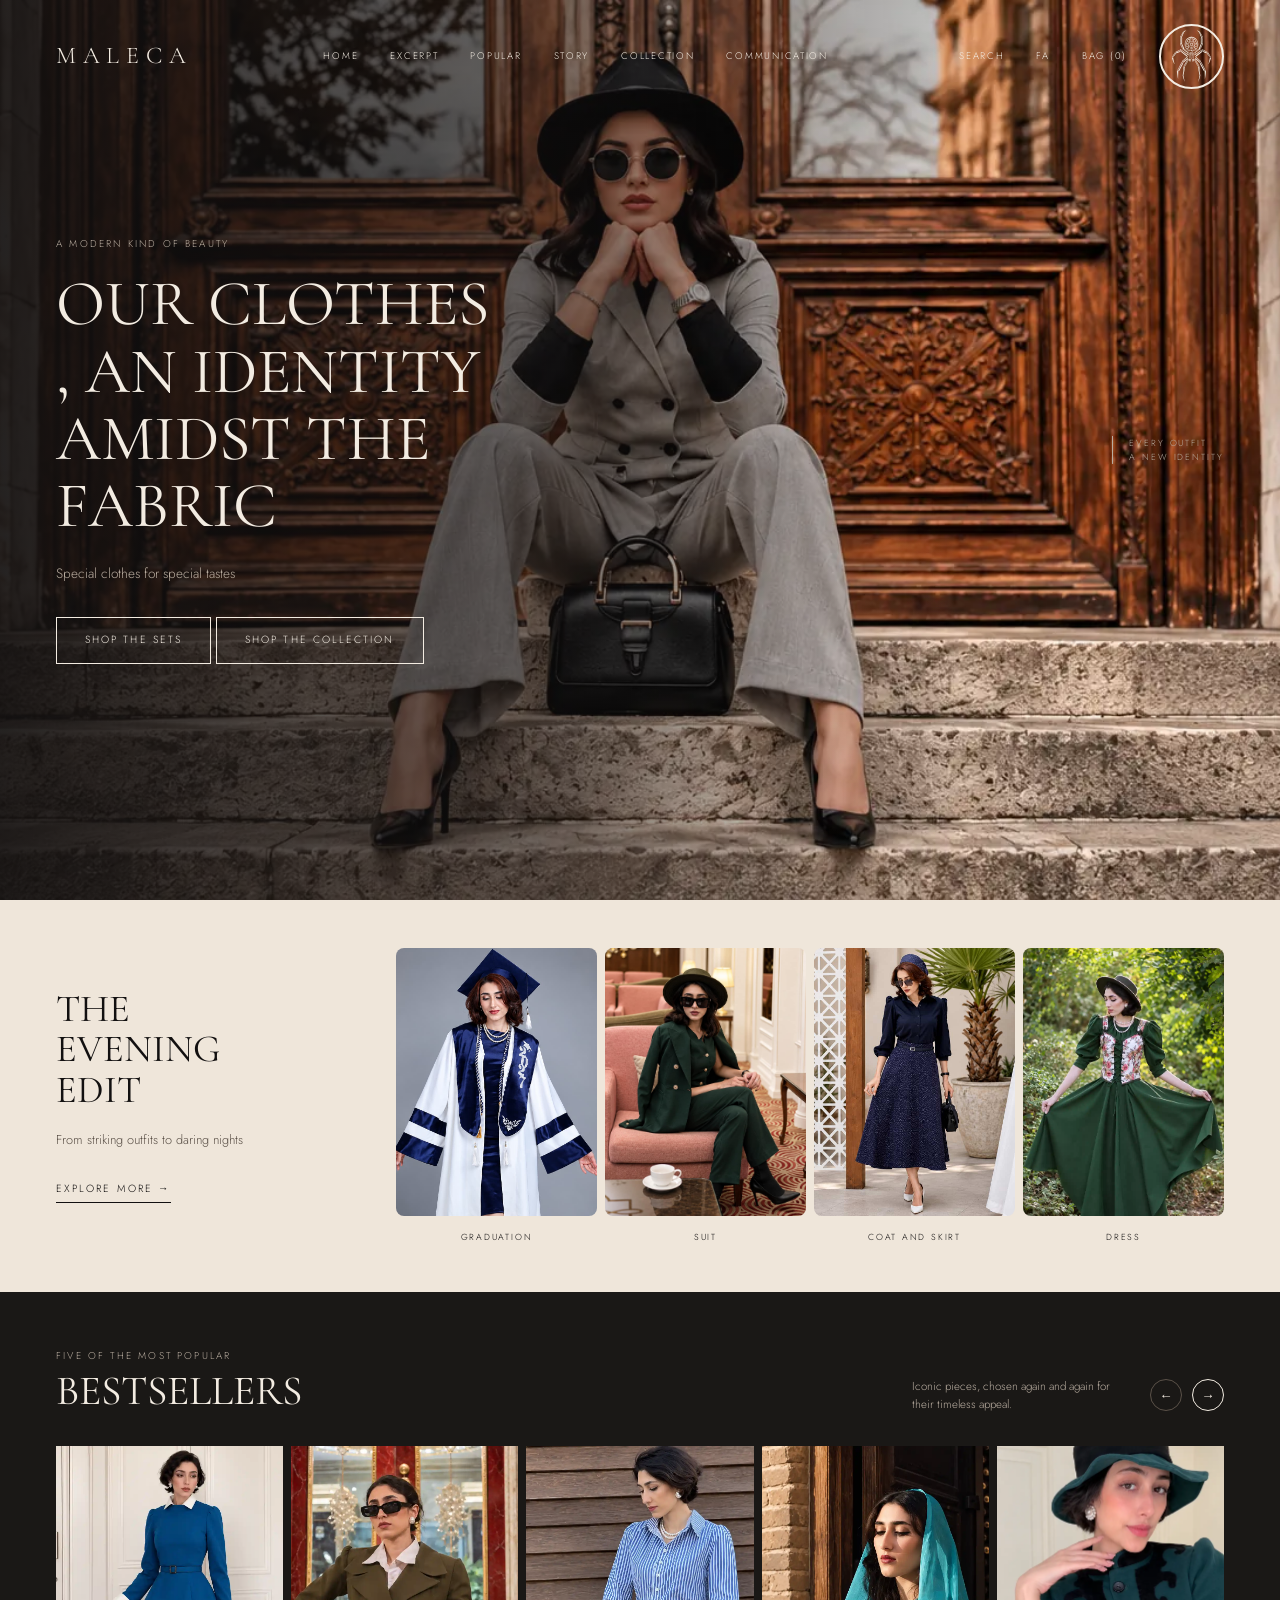
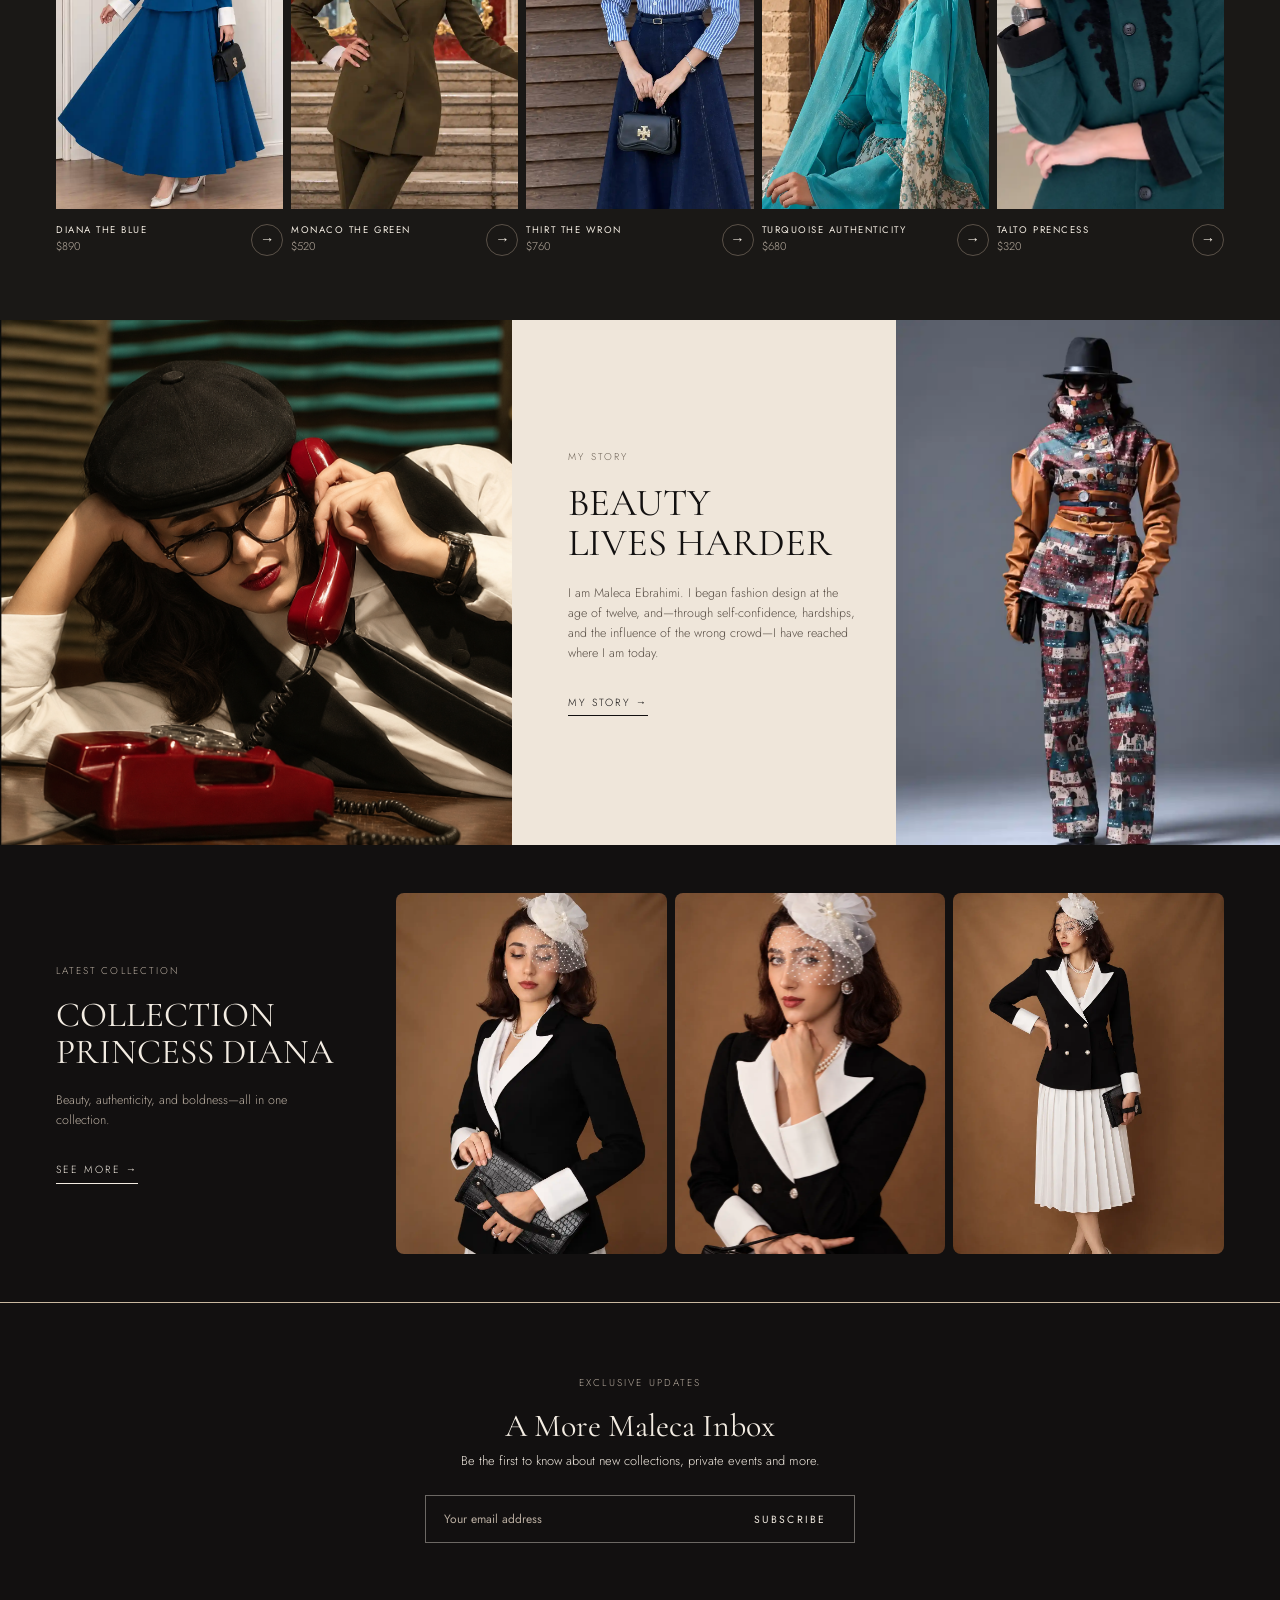
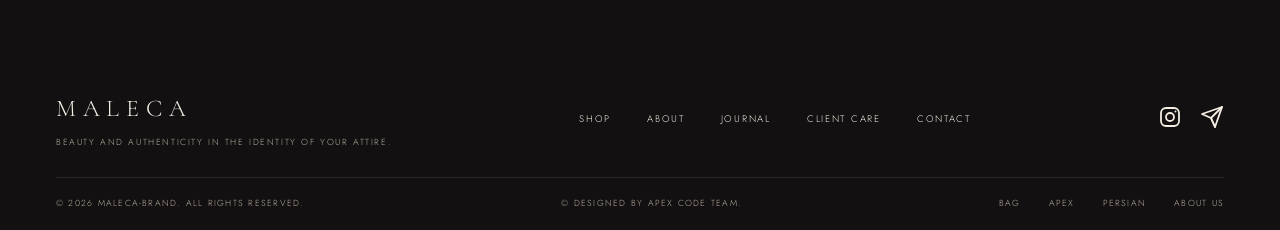
==== index.html @ dca3cc3c "updater I finish Maleca brand fashion finaly" ====
<!DOCTYPE html>
<html lang="en">
<head>
  <meta charset="UTF-8">
  <meta name="viewport" content="width=device-width, initial-scale=1">
  <title>MALECA | FASHION-STYLE</title>
  <link rel="preconnect" href="https://fonts.googleapis.com">
  <link rel="preconnect" href="https://fonts.gstatic.com" crossorigin>
  <link href="https://fonts.googleapis.com/css2?family=Cormorant+Garamond:wght@400;500&family=Jost:wght@300;400;500&display=swap" rel="stylesheet">
  <link rel="stylesheet" href="./css/style.css">
  <link rel="icon" href="./pic/logo.png">
</head>
<body>

  <!-- HEADER -->
  <header class="header">
    <a href="#" class="logo">MALECA</a>

    <!-- دکمه‌ی منوی موبایل (جدید) -->
    <button class="menu-toggle" id="menu-toggle" aria-label="Open menu" aria-expanded="false">&#9776;</button>

    <nav class="nav">
      <a href="#hero">Home</a>
      <a href="#edit">Excerpt</a>
      <a href="#best">Popular</a>
      <a href="#philosophy">Story</a>
      <a href="#campaign">Collection</a>
      <a href="#footer">communication</a>
    </nav>
    <div class="header-actions">
      <!-- id اضافه شد تا جاوا اسکریپت پیدایش کند -->
      <a href="#" id="search-open">Search</a>
      <a href="./index-fa.html">fa</a>
      <a href="#" id="bag-link">Bag (0)</a>

      <!-- لوگوی SVG: تگ svg همان قبلی است، فقط بلوک metadata حذف شده -->
      <svg class="header-actions-svg" xmlns="http://www.w3.org/2000/svg" viewBox="0 0 1302 1208" width="65" height="65">
        <title>Spider Symbol</title>
        <!-- دایره‌ی دور لوگو (اختیاری): از حالت کامنت دربیاور
        <circle cx="650.0" cy="596.4" r="568.7" fill="none" stroke="#000" stroke-width="3"/>
        -->

        <path fill="#f3ece2" fill-rule="evenodd" d="M482.7,812.3 481.7,814.3 474.0,921.3 466.0,990.7 462.7,1011.0 474.3,1057.0 485.3,1090.0 492.3,1107.0 499.3,1121.3 510.0,1138.7 512.7,1142.0 514.0,1142.3 503.0,1114.7 496.0,1092.3 491.7,1075.3 484.0,1036.0 480.7,1008.7 479.3,1008.0 473.3,1010.0 470.0,1009.3 478.0,1006.7 479.7,1004.3 483.7,979.3 494.7,927.0 514.3,824.0 513.7,822.3 507.7,821.7 503.7,820.0 502.0,821.0 482.0,944.0 479.3,955.3 478.7,953.0 485.0,906.7 495.0,822.0 494.7,817.3 489.7,812.0ZM811.0,811.7 807.7,815.7 806.0,819.0 806.0,826.3 823.0,955.7 822.3,956.3 817.7,934.3 799.0,821.0 798.0,820.3 793.3,822.0 787.0,822.3 786.7,825.7 816.7,975.3 821.3,1003.0 823.0,1006.3 832.0,1009.3 831.3,1010.0 828.0,1010.0 822.3,1008.0 821.0,1008.3 816.7,1041.0 809.7,1075.3 799.7,1110.3 787.7,1142.0 789.7,1141.0 801.3,1122.3 815.3,1092.0 826.3,1059.3 838.7,1010.3 831.7,961.3 826.7,916.3 819.3,815.7 818.3,812.3ZM450.3,710.7 449.0,711.3 441.0,726.7 421.0,761.0 374.7,851.3 346.7,903.3 338.7,915.7 342.0,930.7 347.7,985.0 356.0,1045.7 362.0,1074.7 364.0,1080.7 365.3,1081.7 365.3,1031.7 369.0,925.3 359.0,917.0 354.0,914.0 349.3,913.0 348.7,911.7 354.7,906.0 365.3,889.0 426.7,774.0 454.7,725.0 456.3,720.7ZM851.3,710.3 845.3,719.7 845.0,721.7 885.0,793.3 937.3,891.3 948.0,908.3 953.0,912.0 947.0,914.0 932.7,925.0 936.3,1032.0 936.0,1081.0 938.0,1079.7 939.7,1074.0 946.0,1042.3 954.0,984.0 960.0,927.7 962.3,915.3 949.0,893.0 888.7,777.3ZM576.3,658.3 570.0,659.3 563.7,663.3 536.3,715.0 484.7,806.7 488.7,809.3 501.7,813.7 513.0,814.3 511.7,811.0 509.0,808.0 499.0,804.3 497.7,803.0 509.3,786.0 529.0,751.0 575.3,662.3ZM725.3,657.7 724.7,658.3 730.3,672.0 758.7,726.0 783.0,770.3 803.3,803.0 802.0,804.7 796.0,806.3 791.7,808.7 788.0,814.0 798.7,813.7 811.3,810.7 816.7,806.7 773.3,730.7 738.7,665.7 735.0,661.3 728.7,658.3ZM656.0,669.3 655.7,670.3 664.3,679.3 670.3,683.0 674.0,691.0 676.0,698.7 676.3,711.3 673.0,722.3 680.3,717.7 686.3,712.0 694.0,700.0 696.7,693.0 698.0,686.3 698.0,678.3 696.3,670.7 699.0,667.0 700.0,663.7 701.0,663.3 702.0,664.3 755.3,761.0 784.3,812.0 785.3,812.3 788.3,804.3 787.7,800.0 744.7,721.7 719.0,672.7 703.0,645.3 701.0,644.0 691.0,656.7 683.0,663.3 669.0,668.0ZM645.7,669.3 635.3,668.3 621.3,664.3 611.7,658.3 605.0,651.3 600.3,644.3 599.3,644.0 596.7,646.7 585.0,666.3 560.7,714.0 513.3,800.7 513.3,803.7 516.0,812.3 544.0,764.7 598.7,664.3 600.0,663.0 600.7,663.3 601.0,665.3 604.7,670.7 603.0,677.7 603.0,685.3 604.0,691.0 608.0,702.0 614.0,711.3 619.7,717.0 627.3,722.3 625.3,713.7 625.0,705.3 626.7,695.0 630.7,683.0 636.7,679.3 645.7,670.3ZM248.7,623.7 239.3,631.0 234.0,633.3 233.7,634.3 250.3,688.0 262.0,717.0 276.3,746.0 286.3,763.0 291.0,769.3 282.0,738.3 273.7,705.7 265.0,665.3 259.3,633.3 250.0,623.7ZM1052.7,623.0 1043.3,631.0 1042.0,633.3 1026.7,709.0 1018.7,740.7 1010.0,769.7 1011.7,768.3 1024.3,747.3 1041.7,711.0 1053.3,680.0 1067.7,634.7 1067.3,633.0 1060.3,629.7ZM597.3,612.7 597.3,615.3 601.0,617.0 604.7,623.0 610.7,628.3 620.7,631.7 631.7,630.3 637.3,631.7 640.0,634.0 642.0,638.0 641.3,642.3 637.7,645.7 635.0,645.3 632.7,643.0 631.0,643.7 631.0,647.3 632.7,649.7 636.0,651.0 640.0,650.7 643.7,648.7 646.0,646.0 648.0,641.7 648.0,636.3 646.3,632.3 642.7,628.3 639.3,626.3 634.7,625.0 628.0,625.0 623.3,626.0 617.3,625.3 613.3,623.3 610.0,619.7 608.7,614.7 610.0,611.7 613.7,608.7 618.7,608.7 622.3,612.3 628.0,611.3 626.3,607.3 623.3,604.3 619.3,602.7 612.3,603.0 607.3,605.7 602.0,611.3 599.3,611.0ZM704.3,613.3 700.3,612.0 694.7,605.7 690.3,603.3 687.0,602.3 682.7,602.3 677.7,604.3 674.0,608.0 672.7,611.0 673.0,612.0 678.3,611.3 683.0,608.0 687.3,608.3 692.0,613.0 692.3,616.7 691.0,620.0 687.0,624.0 681.7,626.0 666.7,625.0 659.0,628.0 655.0,631.7 653.0,635.0 652.3,642.0 654.0,646.3 659.0,650.7 661.7,651.3 666.0,650.7 669.3,647.0 669.3,643.7 668.7,643.3 667.0,645.0 663.7,646.0 661.3,645.3 658.7,642.0 658.7,637.7 662.3,632.7 666.7,630.7 680.0,631.7 690.0,628.7 696.0,623.7 699.7,617.7 703.3,616.3ZM725.7,598.7 724.3,600.3 724.3,605.3 725.0,607.3 781.3,657.7 838.7,703.3 834.7,711.0 831.7,714.7 823.0,722.0 822.3,720.7 823.7,718.0 825.0,711.3 768.0,664.0 731.0,635.0 729.0,634.3 722.7,640.3 726.0,646.3 740.0,660.3 790.7,707.3 816.3,729.7 819.7,729.7 824.3,732.7 828.0,739.7 836.0,769.7 839.0,776.3 917.0,917.7 930.7,917.7 936.0,916.7 936.3,915.3 873.7,798.7 841.3,741.3 831.3,725.7 832.3,724.0 841.3,717.7 845.3,713.3 849.3,706.3 850.7,701.0 786.0,646.0 736.3,600.7 731.0,597.7ZM575.0,598.0 569.3,598.0 565.7,600.3 513.0,648.0 450.3,701.0 452.0,707.3 455.7,713.0 460.3,717.3 470.3,723.3 471.3,724.7 468.7,727.7 436.0,783.7 365.0,915.7 376.3,917.7 384.0,918.0 385.0,917.0 464.7,772.0 470.7,752.3 474.0,736.0 474.7,728.3 477.0,727.7 485.0,729.7 494.7,721.7 561.0,661.3 576.3,645.3 578.3,641.0 578.0,639.7 572.7,635.0 571.0,635.0 514.3,679.7 476.0,711.7 478.3,719.7 478.0,721.3 470.7,715.7 465.7,709.0 462.7,703.3 519.0,658.3 569.7,614.0 576.3,607.0 577.0,600.3ZM992.3,511.7 991.3,514.0 1011.0,544.3 1057.0,619.0 1060.0,622.3 1068.0,621.7 1068.0,620.0 1057.7,604.0 1023.3,545.7 999.0,508.0 998.0,508.0ZM680.7,493.0 676.0,493.0 671.7,495.0 667.3,499.7 662.3,501.3 661.7,503.7 663.7,504.7 656.3,509.3 652.3,505.3 650.0,505.0 646.7,508.7 640.3,506.0 638.3,506.0 633.7,507.7 631.0,510.7 627.7,509.7 625.7,511.0 625.7,514.0 625.0,514.7 621.3,515.0 618.0,517.7 614.3,524.3 609.0,525.3 604.7,528.7 606.3,535.3 602.0,536.7 599.3,539.3 603.0,545.3 599.0,549.3 598.0,552.3 601.0,558.3 608.0,564.3 606.0,570.3 606.0,576.0 608.7,579.3 614.0,582.7 614.0,590.0 615.0,591.0 618.0,591.3 624.0,590.0 625.7,592.3 626.7,596.3 630.0,599.0 642.7,598.7 650.0,595.0 656.3,598.7 659.0,599.3 666.3,599.0 670.3,599.7 674.7,596.0 675.7,590.3 676.7,589.3 680.3,589.7 684.0,591.3 686.7,591.3 688.0,590.3 688.3,582.3 693.3,579.0 696.0,574.7 693.7,564.3 699.7,558.7 703.3,552.0 703.3,549.7 700.7,546.3 699.7,542.3 698.7,541.3 702.0,536.0 700.0,534.7 696.3,535.7 694.7,535.0 696.7,530.3 696.3,527.7 691.0,524.7 685.0,519.3 678.7,519.3 677.7,518.3 677.7,516.3 675.7,511.7 671.7,508.7 664.7,505.3 666.7,504.7 670.3,505.7 675.3,499.3 677.7,498.7 679.0,499.7 679.3,501.7 677.0,505.3 677.3,506.3 680.0,507.0 682.0,506.0 684.7,502.3 685.0,498.0 684.0,495.7ZM629.7,581.0 635.3,572.3 641.0,567.7 644.7,569.7 645.0,574.7 648.7,583.3 649.7,583.7 653.7,576.0 654.3,570.0 658.7,568.3 668.3,577.3 671.3,581.3 672.0,584.0 671.0,589.0 667.7,593.7 664.0,592.3 657.0,592.7 652.3,589.7 649.7,585.7 648.7,586.0 647.0,589.3 644.0,591.7 640.0,593.0 637.3,593.0 635.0,591.7 631.7,592.7 630.3,591.3 629.7,588.3ZM614.3,542.7 616.7,542.7 622.7,545.3 633.3,552.3 629.0,556.7 624.3,559.7 620.3,561.0 619.7,562.3 625.0,564.0 629.0,564.0 633.3,562.7 635.3,563.3 623.7,581.3 620.3,585.0 619.3,584.3 618.7,578.7 617.7,576.7 613.0,574.3 612.0,573.0 612.7,568.0 616.3,562.0 611.7,560.0 607.7,556.3 605.0,552.3 608.3,546.0ZM686.3,542.3 694.0,545.7 695.3,547.0 695.3,554.3 693.0,557.7 685.7,562.3 689.0,568.0 690.0,573.0 684.3,576.3 683.3,579.0 683.3,584.0 682.0,585.0 674.7,579.7 668.7,568.7 664.7,563.3 667.0,562.3 674.0,564.3 682.3,561.7 681.0,560.0 668.0,552.3 676.3,546.3 683.3,542.7ZM648.3,540.0 653.7,540.0 659.3,543.0 663.0,548.0 664.0,551.0 664.0,554.3 662.0,559.3 658.7,562.7 653.7,565.0 647.7,565.0 644.0,563.3 639.7,559.3 637.7,555.0 637.7,550.7 640.3,545.0 644.7,541.3ZM691.0,533.7 691.3,535.7 690.7,536.3 687.7,536.7 681.3,539.7 675.7,540.3 667.7,543.3 665.3,541.3 669.7,533.0 671.0,528.3 672.7,526.3 676.7,524.0 680.3,523.7 683.0,525.0 689.7,531.3ZM610.7,532.0 614.3,529.3 619.7,528.0 622.0,522.3 623.7,520.7 626.7,520.0 629.3,521.3 632.0,524.7 637.0,542.0 635.3,542.3 633.3,539.0 630.3,536.3 629.7,537.7 632.7,541.0 632.3,542.3 629.7,542.3 615.7,538.3 611.0,535.3ZM637.7,512.3 640.0,512.3 645.7,515.0 649.0,518.3 650.7,522.0 645.7,536.0 644.7,536.0 638.0,529.3 633.7,522.3 633.7,518.3 634.7,515.3ZM664.3,512.0 668.3,515.0 670.3,517.7 671.3,520.3 671.3,523.7 669.3,527.7 665.3,531.7 659.0,536.0 656.3,536.0 655.3,534.0 654.7,525.3 653.0,520.7 658.0,515.0 662.7,512.0ZM872.3,487.3 870.3,488.0 828.7,518.0 743.3,581.3 746.0,588.0 746.0,596.3 750.3,603.3 751.7,603.0 775.0,585.7 876.0,505.7 877.7,503.0 872.7,490.3ZM429.0,487.3 427.0,495.0 424.0,502.0 424.3,504.7 516.3,578.0 551.0,604.0 551.7,603.7 556.0,594.7 556.3,588.0 558.7,582.3 557.3,580.0 430.0,487.0ZM624.0,474.7 624.3,475.7 632.0,476.7 638.3,479.7 642.7,483.0 650.3,491.7 657.7,484.0 663.7,479.7 670.0,476.7 677.7,475.3 675.7,469.7 673.0,465.7 667.3,463.0 663.3,463.0 658.0,465.3 653.0,470.0 650.7,474.0 646.7,468.3 641.0,464.0 637.7,463.0 632.7,463.3 628.3,466.3ZM585.0,465.7 585.7,471.7 587.7,475.0 590.3,477.3 598.3,480.3 604.0,480.3 608.3,479.3 615.0,475.7 618.7,472.0 621.3,467.3 623.0,460.7 623.7,443.7 625.0,440.0 628.3,435.7 632.0,433.7 636.0,433.7 638.7,434.7 641.3,437.0 642.7,439.7 642.7,443.3 642.0,445.0 638.3,447.3 638.0,448.3 641.7,451.7 644.0,452.0 646.0,450.7 648.7,447.3 650.3,443.3 654.0,450.3 658.0,452.7 663.7,448.3 663.7,447.3 661.0,446.7 658.7,444.3 658.0,440.3 659.0,437.7 661.3,435.3 664.7,433.7 670.0,433.7 675.0,437.0 678.0,442.3 680.3,464.7 683.3,471.3 688.3,476.7 691.7,478.7 699.0,480.7 707.0,479.7 712.7,476.7 715.3,473.7 717.0,470.0 716.7,464.0 710.0,461.0 707.0,461.7 706.7,463.0 708.3,466.0 708.3,468.3 704.0,472.0 699.0,472.0 693.7,469.0 691.0,466.0 688.7,461.3 687.3,454.3 686.7,443.0 683.7,435.0 678.0,429.0 670.0,426.0 665.3,426.0 659.3,428.0 654.0,432.7 650.3,439.0 646.7,431.7 642.0,428.0 635.0,426.0 627.3,427.3 623.3,429.7 618.0,436.3 615.7,443.7 615.0,456.3 614.0,460.7 612.0,465.0 608.0,469.3 603.0,472.0 598.3,472.0 595.7,470.7 593.3,467.7 593.3,466.0 595.7,462.3 593.7,460.7 587.3,463.0ZM748.0,415.7 741.7,416.0 730.3,430.3 728.0,432.0 719.7,434.7 715.0,438.7 713.3,441.3 712.7,445.0 713.3,448.0 715.3,451.0 716.7,451.7 721.7,451.3 726.0,452.7 729.3,455.3 734.0,461.7 738.7,458.0 740.3,454.3 738.3,449.7 735.0,446.7 728.3,443.0 737.7,437.7 746.0,425.7 748.7,428.0 751.0,435.0 752.0,435.0 755.3,432.0 756.7,428.0 755.7,422.3 751.0,417.0ZM555.0,415.7 550.7,418.0 547.3,421.7 545.3,426.3 545.3,430.3 548.0,434.0 550.7,435.3 553.0,428.3 555.7,426.0 557.3,427.7 559.7,433.3 563.3,437.7 575.3,443.3 566.7,447.7 562.3,452.3 562.0,455.7 563.0,457.7 568.3,462.3 572.0,457.0 575.7,453.7 586.3,450.7 588.7,447.7 589.0,443.0 587.0,438.7 583.0,435.0 570.7,430.0 566.3,425.3 561.0,416.7 559.0,415.7ZM573.3,409.7 573.7,410.7 582.3,417.3 590.3,420.3 596.0,420.7 602.0,418.7 608.0,418.7 603.7,410.0 599.7,406.3 594.0,404.0 585.7,404.0 580.7,406.0 576.0,409.3ZM726.7,409.3 724.7,409.0 720.7,406.0 716.0,404.0 711.0,403.3 706.7,404.0 702.0,406.0 697.0,410.3 692.3,419.0 700.7,418.0 707.7,420.3 712.0,420.3 720.3,416.7ZM744.3,292.7 743.7,297.3 747.3,301.7 751.3,303.0 761.3,303.7 764.3,304.7 772.0,310.3 770.3,302.0 768.3,297.7 766.0,294.3 761.0,290.0 756.0,288.0 751.0,288.0 747.3,289.7ZM557.0,292.3 553.7,289.3 549.0,287.7 545.0,288.0 540.3,290.0 535.0,294.7 533.0,297.7 528.7,311.0 529.3,311.3 533.7,307.0 537.7,304.7 543.7,303.0 551.7,303.0 554.7,301.7 558.0,297.3 558.0,294.3ZM526.3,333.3 526.7,341.0 527.7,341.3 532.0,334.3 538.7,328.0 546.3,324.7 554.3,323.3 555.3,324.0 554.7,329.3 560.0,333.7 559.0,334.0 552.3,332.0 547.7,332.0 540.7,334.0 535.7,337.3 532.0,341.0 528.7,346.3 526.7,352.3 526.7,365.0 530.3,376.0 537.7,386.7 545.3,393.7 553.7,398.3 559.7,400.3 567.0,401.3 571.3,401.0 579.0,399.3 583.7,397.3 590.0,392.7 593.3,388.3 594.7,388.3 599.7,392.3 605.0,394.3 615.3,394.3 616.3,395.3 618.3,401.7 623.0,407.0 638.7,416.7 641.0,416.3 645.3,412.7 650.7,416.7 656.7,413.0 660.3,417.0 661.7,417.0 666.7,413.0 673.7,410.3 680.0,406.3 684.0,401.3 686.7,394.7 693.0,395.0 696.3,394.3 702.0,392.0 708.0,387.7 715.0,395.0 721.0,398.3 726.3,400.0 736.0,401.0 742.0,400.3 748.3,398.3 760.0,391.0 767.7,382.7 774.0,369.7 776.0,360.0 775.3,350.3 773.7,345.0 771.3,341.3 767.0,337.0 762.7,334.0 756.7,332.0 751.7,331.7 746.0,333.3 745.0,332.7 747.7,329.3 747.3,324.7 748.0,324.0 758.0,325.7 764.0,328.7 770.0,334.7 774.7,342.7 775.7,339.0 775.7,334.0 774.3,328.7 772.3,324.7 767.3,320.0 761.3,317.0 752.7,315.0 741.7,315.0 738.0,317.7 738.0,328.7 739.3,332.0 742.3,334.7 738.3,337.7 734.3,344.0 733.7,351.0 734.7,354.0 738.0,359.0 741.3,362.0 741.0,350.3 743.3,345.7 745.7,343.3 749.0,341.7 752.0,341.0 757.0,342.0 760.3,344.0 764.0,347.7 767.0,354.3 767.3,361.0 765.3,368.7 762.0,375.3 758.7,379.7 751.3,386.3 743.3,390.7 734.7,392.7 729.7,392.0 723.7,389.7 718.0,384.7 716.3,381.0 718.7,375.0 717.7,368.7 728.0,362.7 724.0,355.3 724.7,342.3 720.7,334.3 717.3,331.0 712.3,328.0 714.3,321.3 714.7,313.7 709.7,296.3 708.0,294.0 699.7,292.0 694.7,286.3 691.0,277.7 691.0,270.0 693.0,264.3 695.3,260.7 700.0,256.0 706.7,252.3 711.7,251.0 717.3,251.0 723.0,252.3 729.3,256.0 733.0,259.7 736.7,265.7 738.0,270.7 737.3,278.0 733.3,283.7 730.0,286.0 726.7,287.0 722.7,285.0 721.3,280.3 720.3,279.3 717.3,282.7 716.0,287.3 717.7,293.0 720.3,295.7 727.0,297.3 735.0,294.7 738.0,292.7 742.3,288.0 746.7,279.0 747.3,269.0 743.7,258.3 737.3,250.3 727.0,244.0 716.3,241.7 709.3,242.0 701.7,244.3 695.3,248.0 689.3,253.7 687.0,256.7 683.0,265.7 682.0,270.7 682.3,278.3 681.3,279.3 676.3,279.7 669.7,278.0 663.3,278.0 655.0,281.3 651.0,284.7 646.7,281.3 641.7,279.0 637.0,278.3 626.7,279.7 621.0,279.0 620.3,278.3 620.3,270.3 619.3,265.7 615.3,256.7 608.0,248.7 599.0,243.7 589.7,241.7 580.3,242.7 572.0,246.0 563.3,252.7 559.7,257.3 556.0,264.7 554.7,270.0 555.0,277.7 556.7,283.0 560.3,289.3 565.0,293.7 571.0,296.7 577.3,297.0 580.0,296.3 583.7,293.7 585.3,289.7 584.7,284.0 581.3,279.7 580.0,279.7 580.0,282.3 577.3,285.7 573.7,286.3 568.3,283.0 565.3,277.0 565.0,270.0 566.3,265.3 569.7,259.7 575.3,254.7 580.0,252.3 585.7,251.0 592.0,251.3 597.7,253.3 603.7,257.3 608.0,262.0 610.7,267.3 611.7,272.7 610.7,280.7 605.3,290.7 603.7,292.0 599.7,292.3 596.3,293.7 590.3,301.3 590.0,305.7 587.0,315.7 587.3,322.0 589.7,328.0 581.7,335.3 577.7,343.3 577.3,349.7 578.3,356.0 577.0,359.3 573.7,363.7 582.0,366.7 585.7,369.0 583.7,373.3 583.7,376.3 586.3,381.3 583.0,386.7 577.3,390.7 570.7,392.7 566.3,392.7 558.7,390.7 552.3,387.3 548.3,384.3 540.7,375.7 537.7,370.3 535.3,363.3 535.0,356.3 537.7,349.3 541.3,345.0 548.0,341.7 552.3,341.7 555.0,342.7 559.7,346.7 560.7,348.7 560.7,352.7 559.7,355.0 560.7,362.0 566.3,355.7 568.7,350.3 568.3,344.0 566.0,339.3 560.0,334.3 560.3,333.3 563.3,332.0 565.0,327.3 565.3,321.3 563.7,317.0 560.3,315.0 554.3,314.3 540.0,317.3 535.0,320.0 530.3,324.3ZM711.0,373.0 711.0,374.0 702.3,382.7 696.0,386.7 691.0,388.0 681.3,387.7 679.0,395.7 674.3,401.3 669.7,404.0 663.7,406.0 660.3,409.0 659.3,408.3 656.7,403.3 654.7,396.3 654.7,384.3 656.0,372.3 657.3,370.7 662.3,369.3 664.7,372.0 678.7,382.7 673.7,365.3 672.3,363.0 675.7,358.0 676.7,357.7 681.3,360.0 703.0,366.0 707.0,368.3ZM591.0,373.7 596.0,368.3 599.3,366.3 612.3,363.0 627.7,357.0 628.3,360.3 631.0,363.0 627.0,370.7 623.3,382.3 640.0,369.3 644.7,370.3 650.0,387.7 650.3,395.0 649.3,398.0 646.7,402.3 640.3,409.0 637.0,406.0 630.3,402.7 626.3,399.3 622.7,393.3 621.3,387.3 612.7,388.0 605.3,386.3 599.7,382.7ZM649.3,326.0 657.0,326.7 665.0,330.7 670.3,336.7 672.7,343.7 672.0,351.0 668.7,357.3 663.0,362.3 659.0,364.3 654.3,365.3 646.0,364.7 638.7,361.0 633.7,355.3 631.3,348.0 631.7,340.7 635.7,333.3 640.7,329.0ZM602.0,299.0 606.3,299.7 611.3,302.7 621.0,315.3 632.3,328.3 628.7,332.0 612.7,330.7 604.3,331.0 605.7,332.7 615.0,337.7 625.3,344.7 626.0,346.0 612.0,357.7 605.0,360.7 596.3,361.7 585.0,358.3 584.0,357.0 585.3,353.0 585.3,344.7 587.7,339.7 593.3,334.0 600.3,330.7 595.7,323.3 595.0,314.7 599.3,303.0 599.7,300.0ZM698.3,299.0 701.7,298.7 703.0,299.7 703.3,304.7 706.0,310.0 707.3,315.0 706.0,325.0 702.3,330.3 707.0,332.3 711.0,335.3 715.0,340.0 716.7,344.3 716.7,353.3 718.0,357.7 710.3,360.3 703.0,360.7 695.3,358.7 687.3,354.0 678.3,346.3 678.3,345.3 682.7,341.7 697.0,332.7 698.3,331.0 674.3,331.3 671.0,328.3 680.7,316.7 687.7,305.7 691.7,301.7ZM618.3,285.7 619.3,285.0 624.3,287.0 638.3,285.7 645.0,288.7 650.7,294.3 656.0,288.7 661.7,285.7 678.3,287.3 683.7,285.3 684.7,288.7 684.0,299.3 682.0,305.3 678.0,311.3 670.7,318.0 661.3,323.0 659.3,320.3 658.7,313.7 657.0,314.3 656.0,313.3 653.7,308.3 651.3,299.3 650.3,298.3 645.0,314.7 644.0,315.7 642.3,312.3 642.7,320.7 639.0,322.7 628.3,316.0 624.7,312.3 620.7,306.0 618.0,297.7ZM712.0,230.0 708.0,226.7 704.3,225.3 699.7,225.3 695.7,227.0 692.7,229.7 688.3,235.7 676.3,239.3 672.0,241.7 669.3,244.3 668.0,246.7 667.0,251.7 668.0,256.7 671.3,260.3 673.7,261.3 678.3,261.3 682.0,259.0 683.0,256.7 677.3,251.3 677.3,250.0 678.7,248.7 689.3,245.3 700.3,234.3 702.0,235.3 703.0,238.0 704.7,239.7 709.0,239.0 714.3,239.7 715.0,239.0 714.7,235.7ZM590.7,229.7 588.0,235.3 588.0,237.7 589.0,239.0 595.0,240.0 599.7,235.3 601.0,235.3 613.3,245.3 617.7,247.3 624.0,248.3 625.3,250.3 624.0,251.7 620.3,252.7 618.3,255.0 619.0,257.7 621.7,260.3 625.7,261.3 628.7,260.7 633.3,256.0 634.3,249.7 633.7,246.3 631.3,242.3 626.7,239.3 615.3,235.7 607.0,226.7 603.0,225.3 598.7,225.3 593.3,227.3ZM681.7,223.7 677.3,218.3 673.3,216.3 666.0,216.0 660.3,218.3 656.0,222.7 653.0,229.0 653.0,234.7 654.0,238.0 665.0,232.7 677.3,225.3 681.7,225.3ZM619.3,223.7 619.3,225.0 624.3,225.0 633.7,231.3 644.0,236.0 647.0,238.3 647.7,238.0 648.3,234.3 647.7,227.3 645.7,223.0 640.7,218.0 634.0,215.7 629.0,216.0 623.7,218.7ZM620.7,187.0 605.7,191.3 593.7,196.3 580.7,203.3 567.7,212.3 557.3,221.3 546.3,233.0 538.0,244.0 530.3,256.0 523.3,269.7 517.7,283.7 513.3,297.3 509.3,316.3 507.3,336.3 507.3,348.0 508.3,361.3 511.3,379.0 516.3,397.0 524.3,416.7 533.0,432.3 545.7,450.3 554.7,461.0 576.0,481.3 596.0,495.7 604.0,500.7 607.0,501.7 584.7,483.3 574.3,473.0 556.3,452.3 547.3,439.7 537.7,423.0 527.0,398.7 522.0,382.7 519.0,368.0 517.3,352.0 517.3,336.0 519.3,318.0 522.3,304.0 526.3,291.0 532.0,276.7 540.0,262.7 548.7,250.7 562.7,236.0 578.3,224.0 592.3,216.3 602.7,212.0 620.0,207.0 630.3,205.0 644.3,203.7 659.3,203.7 677.7,206.0 692.3,209.7 703.3,213.7 716.3,220.0 729.0,228.0 742.7,239.7 753.7,251.7 763.0,265.3 771.0,280.7 775.7,292.7 779.3,305.3 782.7,322.0 784.3,338.0 783.3,363.3 779.7,383.7 773.7,403.0 767.3,417.0 755.0,438.7 739.0,460.0 726.0,474.0 710.0,489.3 694.0,501.7 694.7,502.0 717.0,487.7 729.0,478.0 739.7,468.0 752.3,454.3 761.0,443.0 768.0,432.7 777.3,416.0 783.3,402.0 787.3,390.0 791.3,373.0 793.3,358.3 794.0,348.3 793.3,326.7 789.3,303.3 785.3,289.0 780.3,275.3 773.3,260.7 767.3,250.3 750.0,227.7 741.3,219.0 730.0,209.7 717.3,201.3 705.7,195.3 695.7,191.3 680.7,187.0 658.7,184.0 637.3,184.3ZM764.7,45.7 777.0,56.0 810.3,88.3 817.3,94.0 821.0,110.0 838.0,153.7 854.0,188.7 858.7,191.3 854.0,196.3 850.3,202.0 851.0,267.7 849.7,324.3 850.0,327.3 857.0,332.7 855.3,334.0 849.3,335.7 812.0,422.3 808.0,432.3 807.3,436.3 791.7,448.7 757.3,478.0 734.7,498.7 732.3,501.7 771.0,477.7 815.3,447.3 822.3,449.7 831.7,450.3 832.0,451.0 712.0,519.7 716.0,524.7 720.0,534.3 721.0,539.7 721.0,548.0 718.0,558.0 712.0,570.0 707.0,578.0 701.0,585.0 715.0,578.7 727.7,571.3 770.0,543.3 849.0,487.7 867.3,473.7 873.7,467.3 873.3,479.7 875.0,487.3 878.3,492.7 879.7,485.3 879.7,478.7 880.7,477.7 886.0,494.3 886.7,499.3 914.3,513.7 934.0,521.7 958.7,530.3 971.7,533.7 972.3,529.0 974.0,527.7 975.0,529.3 975.7,535.3 1041.0,622.0 1042.3,622.7 1045.0,618.0 1045.0,616.7 1041.7,610.7 1008.0,558.7 981.3,520.3 980.0,519.7 975.3,525.0 974.3,524.3 974.3,522.0 976.3,516.0 955.0,509.3 887.7,485.7 886.7,483.7 888.3,462.7 889.3,462.3 894.0,467.0 902.0,472.7 917.3,481.7 940.7,493.7 963.0,503.7 977.3,508.0 995.0,507.7 996.0,506.7 971.7,497.0 884.3,451.7 883.3,452.0 882.0,464.0 880.3,468.0 879.0,453.3 878.0,453.0 775.7,525.0 732.7,557.3 731.7,556.7 734.3,545.7 733.7,535.7 730.7,527.3 731.7,526.0 806.7,472.7 826.0,459.7 841.7,450.3 851.7,427.0 879.7,369.3 895.0,329.3 890.7,298.0 882.3,205.3 885.7,190.0 887.7,184.7 891.7,177.7 891.7,176.3 883.7,167.0 873.7,151.0 847.7,104.0 839.7,86.3 812.0,65.3 794.0,53.0ZM882.7,331.3 883.3,333.0 845.0,422.3 837.0,442.7 836.7,445.3 835.3,446.0 828.0,443.7 827.7,442.3 832.3,432.0 848.7,385.3 861.7,343.7ZM879.7,183.0 880.3,184.3 877.0,191.3 872.7,204.3 872.7,215.0 881.0,296.3 884.0,316.0 887.0,324.3 881.0,328.0 869.3,330.3 868.7,329.3 866.0,203.3 872.7,190.7ZM807.3,68.7 829.3,84.0 834.7,89.0 841.0,106.0 858.3,140.3 872.0,163.3 882.3,177.0 882.0,178.0 876.7,181.0 871.3,185.7 869.7,185.7 858.7,162.3 832.7,102.3 829.3,92.7 832.7,88.7 829.3,88.0 808.7,71.0ZM537.3,45.3 508.7,52.0 486.7,67.0 461.0,86.3 446.0,117.3 431.0,144.3 418.0,166.0 409.0,176.7 415.0,189.0 418.0,203.0 418.0,209.0 411.0,289.0 407.7,318.3 405.7,329.0 421.0,368.7 451.0,430.3 459.3,450.0 477.0,460.7 496.7,474.0 568.0,524.7 571.0,525.7 575.0,524.0 574.0,525.7 570.3,528.3 567.3,537.3 567.3,545.7 569.7,557.0 568.0,556.7 549.0,541.7 441.7,466.3 421.3,451.0 419.0,451.0 403.0,460.0 379.7,471.0 328.0,498.0 303.3,507.7 275.3,549.7 233.3,620.0 233.3,621.7 242.0,622.0 244.3,619.0 276.7,565.7 309.0,515.3 309.7,512.7 306.3,508.3 306.7,507.7 324.0,508.0 330.3,506.7 343.0,502.0 361.0,493.7 391.0,478.0 406.0,468.0 413.3,460.7 414.3,461.3 415.0,470.0 417.3,483.3 416.3,485.0 359.3,505.0 325.0,515.7 324.7,517.3 326.3,522.7 325.3,524.7 321.0,520.3 320.0,520.7 290.3,562.3 260.3,609.3 256.7,616.7 257.0,619.0 259.3,622.0 260.7,622.0 286.0,587.3 325.0,536.7 326.3,529.0 327.3,527.7 328.7,529.0 329.7,534.0 334.0,533.0 374.7,519.0 391.0,512.0 415.3,499.0 416.3,496.3 419.7,495.7 422.7,493.0 426.7,486.0 428.0,480.7 427.3,468.3 428.0,466.7 432.3,472.0 444.3,481.7 533.0,544.7 574.0,572.3 595.7,583.7 598.3,584.3 587.7,566.3 584.0,558.0 581.3,549.0 581.0,539.3 582.3,532.3 586.3,523.7 589.7,519.7 574.3,510.3 553.0,499.0 498.0,467.0 469.3,451.3 486.7,447.3 521.3,471.7 559.7,496.3 571.0,502.3 533.3,468.3 494.3,436.3 492.7,430.0 481.7,402.7 454.7,341.0 451.0,335.3 445.0,332.7 451.7,326.7 452.3,325.0 450.0,259.3 451.3,202.0 443.0,191.0 447.7,189.0 462.7,156.3 480.7,110.7 483.7,100.0 483.3,94.3 499.0,80.7 524.7,55.7ZM418.3,331.7 428.3,337.7 437.3,341.7 439.0,343.7 472.0,440.3 473.7,442.3 473.3,443.7 466.7,446.0 464.7,445.0 453.7,415.7 428.7,359.0 417.7,332.3ZM421.3,183.0 423.7,184.7 428.7,191.7 434.7,203.3 433.0,303.3 432.0,329.7 431.3,330.3 424.0,329.0 414.7,324.3 417.7,313.0 420.7,292.0 427.7,223.7 428.0,204.0ZM495.0,67.7 495.3,68.3 473.7,87.0 469.3,89.0 472.0,91.3 472.0,92.7 466.0,109.7 442.0,164.0 431.7,184.7 429.7,185.0 419.3,178.0 418.7,176.7 426.7,167.0 438.7,147.3 457.7,111.3 462.7,100.7 467.0,88.7Z"/>

      </svg>
    </div>
  </header>

  <!-- SEARCH BAR (جدید) -->
  <div class="search-bar" id="search-bar">
    <input type="search" id="search-input" placeholder="Search products..." aria-label="Search products">
    <button id="search-close" aria-label="Close search">&times;</button>
  </div>

  <!-- HERO -->
  <section class="hero" id="hero">
    <div class="hero-content">
      <p class="eyebrow">A modern kind of beauty</p>
      <h1>Our clothes<br>, an identity amidst the fabric</h1>
      <p class="hero-text">Special clothes for special tastes</p>
      <a href="./html/product.html" class="btn btn-outline">Shop the sets</a>
      <a href="./html/collection.html" class="btn btn-outline">Shop the collection</a>

    </div>
    <div class="hero-side">
      <p>Every outfit <br>a new identity</p>
    </div>
  </section>

  <!-- THE EVENING EDIT -->
  <section class="edit" id="edit">
    <div class="edit-text">
      <h2>The<br>Evening<br>Edit</h2>
      <p>From striking outfits to daring nights</p>
      <a href="./html/product.html" class="link">Explore more</a>
    </div>
    <div class="edit-grid">
      <a href="#" class="edit-card">
        <img src="./pic/graduation c/graduation.jpg" alt="graduation">
        <span>Graduation</span>
      </a>
      <a href="#" class="edit-card">
        <img src="./pic/coat and sh/cot and green.jpg" alt="Suit">
        <span>Suit</span>
      </a>
      <a href="#" class="edit-card">
        <img src="./pic/girl c/coat and skirt.jpg" alt="coat and skirt">
        <span>Coat and skirt</span>
      </a>
      <a href="#" class="edit-card">
        <img src="./pic/dress/maleca-ingreen dress.webp" alt="dress">
        <span>Dress</span>
      </a>
    </div>
  </section>

  <!-- BESTSELLERS -->
  <section class="best" id="best">
    <div class="best-head">
      <div>
        <p class="eyebrow">Five of the most popular</p>
        <h2>Bestsellers</h2>
      </div>
      <div class="best-side">
        <p>Iconic pieces, chosen again and again for their timeless appeal.</p>
        <div class="arrows">
          <button class="arrow" aria-label="Previous">&larr;</button>
          <button class="arrow arrow-active" aria-label="Next">&rarr;</button>
        </div>
      </div>
    </div>
   <div class="best-grid">
  <article class="product">
    <a class="product-link" href="./html/product-detail.html?id=diana-blue">
      <img src="./pic/dress/blue-diana.webp" alt="Diana the blue" loading="lazy">
    </a>
    <div class="product-info">
      <div><h3>Diana the blue</h3><p>$890</p></div>
      <a class="product-btn" href="./html/product-detail.html?id=diana-blue" aria-label="View Diana the blue">&rarr;</a>
    </div>
  </article>

  <article class="product">
    <a class="product-link" href="./html/product-detail.html?id=monaco-green">
      <img src="./pic/coat and sh/coat and glass.webp" alt="Monaco the green" loading="lazy">
    </a>
    <div class="product-info">
      <div><h3>Monaco the green</h3><p>$520</p></div>
      <a class="product-btn" href="./html/product-detail.html?id=monaco-green" aria-label="View Monaco the green">&rarr;</a>
    </div>
  </article>

  <article class="product">
    <a class="product-link" href="./html/product-detail.html?id=thirt-wron">
      <img src="./pic/shirt and skirt/cout-skird-2.webp" alt="Thirt the wron" loading="lazy">
    </a>
    <div class="product-info">
      <div><h3>Thirt the wron</h3><p>$760</p></div>
      <a class="product-btn" href="./html/product-detail.html?id=thirt-wron" aria-label="View Thirt the wron">&rarr;</a>
    </div>
  </article>

  <article class="product">
    <a class="product-link" href="./html/product-detail.html?id=turquoise-authenticity">
      <img src="./pic/firoze c/blue-maleca.webp" alt="Turquoise authenticity" loading="lazy">
    </a>
    <div class="product-info">
      <div><h3>Turquoise authenticity</h3><p>$680</p></div>
      <a class="product-btn" href="./html/product-detail.html?id=turquoise-authenticity" aria-label="View Turquoise authenticity">&rarr;</a>
    </div>
  </article>

  <article class="product">
    <a class="product-link" href="./html/product-detail.html?id=talto-prencess">
      <img src="./pic/dress/blue-palto.webp" alt="Talto prencess" loading="lazy">
    </a>
    <div class="product-info">
      <div><h3>Talto prencess</h3><p>$320</p></div>
      <a class="product-btn" href="./html/product-detail.html?id=talto-prencess" aria-label="View Talto prencess">&rarr;</a>
    </div>
  </article>
  </div>
    <!-- پیام نتیجه‌ای پیدا نشد (جدید) -->
    <p class="no-results hidden" id="no-results">No results found</p>
  </section>

  <!-- PHILOSOPHY -->
  <section class="philosophy" id="philosophy">
    <img class="philosophy-img" src="./pic/red-phon-maleca.png" alt="maleca in colory clothes" fetchpriority="lazy">
    <div class="philosophy-box">
      <div class="philosophy-text">
        <p class="eyebrow dark">My story</p>
        <h2>Beauty<br>Lives harder</h2>
        <p>I am Maleca Ebrahimi. I began fashion design at the age of twelve, and—through self-confidence, hardships, and the influence of the wrong crowd—I have reached where I am today.</p>
        <a href="./html/story.html" class="link dark">My story</a>
      </div>
      <div class="philosophy-arch">
        <img src="./pic/out-fit c/out-fit1.webp" alt="maleca with bloody phone">
      </div>
    </div>
  </section>

  <!-- CAMPAIGN -->
  <section class="campaign" id="campaign">
    <div class="campaign-text">
      <p class="eyebrow">Latest Collection</p>
      <h2>Collection<br>Princess Diana</h2>
      <p>Beauty, authenticity, and boldness—all in one collection.</p>
      <a href="./html/collection.html" class="link">See more</a>
    </div>
    <div class="campaign-grid">
      <img src="./pic/diana c/prencess diana.webp" alt="princess collection 1">
      <img src="./pic/diana c/prencess diana2.webp" alt="princess collection  2">
      <img src="./pic/diana c/prencess diana3.webp" alt="princess collection  3">
    </div>
  </section>

  <!-- NEWSLETTER -->
  <section class="newsletter" id="newsletter">
    <div class="newsletter-inner">
      <p class="eyebrow">Exclusive updates</p>
      <h2>A More Maleca Inbox</h2>
      <p>Be the first to know about new collections, private events and more.</p>
      <form class="newsletter-form" action="#">
        <input type="email" placeholder="Your email address" aria-label="Email address">
        <button type="submit" class="btn btn-dark">Subscribe</button>
      </form>
    </div>
  </section>

  <!-- FOOTER -->
  <footer class="footer" id="footer">
    <div class="footer-top">
      <div>
        <a href="#" class="logo">MALECA</a>
        <p class="footer-tag">Beauty and authenticity in the identity of your attire.</p>
      </div>
      <nav class="footer-nav">
        <a href="#">Shop</a>
        <a href="#">About</a>
        <a href="#">Journal</a>
        <a href="#">Client Care</a>
        <a href="#">Contact</a>
      </nav>
      <div class="socials">
        <a href="#">
          <svg xmlns="http://www.w3.org/2000/svg"
            viewBox="0 0 24 24"
            width="24"
            height="24"
            fill="none"
            stroke="#f3ece2"
            stroke-width="1.8"
            stroke-linecap="round"
            stroke-linejoin="round">

            <rect x="3" y="3" width="18" height="18" rx="5"/>
            <circle cx="12" cy="12" r="4"/>
            <circle cx="17.5" cy="6.5" r="1"
            fill="#f3ece2" stroke="none"/>
          </svg>
        </a>
        <a href="t.me/melacabrand">
          <svg xmlns="http://www.w3.org/2000/svg"
            viewBox="0 0 24 24"
            width="24"
            height="24"
            fill="none"
            stroke="#f3ece2"
            stroke-width="1.8"
            stroke-linecap="round"
            stroke-linejoin="round">
            <path d="M22 2 11 13"/>
            <path d="m22 2-7 20-4-9-9-4Z"/>
            <path d="m11 13 4 9"/>
          </svg>
        </a>
      </div>
    </div>
    <div class="footer-bottom">
      <p>© 2026 MALECA-BRAND. All rights reserved.</p>
      <p>© Designed by Apex code team.</p>

      <nav>
        <a href="./html/cart.html">bag</a>
        <a href="#">Apex</a>
        <a href="./index-fa.html">persian</a>
        <a href="./html/story.html">about us</a>
      </nav>
    </div>
  </footer>

  <!-- جاوا اسکریپت (جدید) -->
  <script src="./js/index-java.js" defer></script>
  <script src="./js/product.js" defer></script>
  <script src="./js/cart.js" defer></script>

</body>
---- css/style.css ----
/* ========== VARIABLES & RESET ========== */
:root {
  --black: #121010;
  --dark: #1a1816;
  --cream: #efe6da;
  --beige: #c9b8a0;
  --brown: #a98b6a;
  --text-light: #f3ece2;
  --text-muted: #b9ada0;
  --serif: "Cormorant Garamond", Georgia, serif;
  --sans: "Jost", Arial, sans-serif;
  --pad: 56px;
  --header-h: 113px; /* جدید: ارتفاع هدر (65px لوگو + 2×24px پدینگ) */
}

* { margin: 0; padding: 0; box-sizing: border-box; }
html { scroll-behavior: smooth; scroll-padding-top: 90px; } /* تغییر: scroll-padding برای اینکه هدر ثابت روی عنوان سکشن‌ها نیفتد */
body { background: var(--black); color: var(--text-light); font-family: var(--sans); font-weight: 300; line-height: 1.6; }
img { display: block; width: 100%; height: 100%; object-fit: cover; }
a { color: inherit; text-decoration: none; }
button { font-family: inherit; cursor: pointer; }
:focus-visible { outline: 1px solid var(--beige); outline-offset: 3px; }
.hidden { display: none !important; } /* تغییر: !important تا همیشه برنده باشد */

h1, h2 { font-family: var(--serif); font-weight: 400; line-height: 1.05; text-transform: uppercase; }
h1 { font-size: clamp(2.6rem, 5vw, 4.4rem); }
h2 { font-size: clamp(2rem, 3.4vw, 3rem); }

.eyebrow { font-size: 0.62rem; letter-spacing: 0.22em; text-transform: uppercase; color: var(--text-muted); margin-bottom: 18px; }
.eyebrow.dark { color: #6f6458; }

.link { display: inline-block; font-size: 0.65rem; letter-spacing: 0.2em; text-transform: uppercase; padding-bottom: 4px; border-bottom: 1px solid currentColor; }
.link::after { content: "  \2192"; }
.link.dark { color: var(--black); }

.btn { display: inline-block; font-size: 0.65rem; letter-spacing: 0.2em; text-transform: uppercase; padding: 14px 28px; transition: background 0.3s, color 0.3s; }
.btn-outline { border: 1px solid var(--text-light); color: var(--text-light); }
.btn-outline:hover { background: var(--text-light); color: var(--black); }
.btn-dark { background: var(--black); color: var(--text-light); border: 0; }
.btn-dark:hover { background: #000; }

/* ========== HEADER ========== */
/* تغییر: position از absolute به fixed تا هدر هنگام اسکرول بالا بماند */
.header { position: fixed; top: 0; left: 0; right: 0; z-index: 100; display: flex; align-items: center; justify-content: space-between; padding: 24px var(--pad); transition: background 0.3s ease, padding 0.3s ease; }
/* جدید: ظاهر هدر بعد از اسکرول (کلاس scrolled را جاوا اسکریپت اضافه می‌کند) */
.header.scrolled { padding: 12px var(--pad); background: rgba(18, 16, 16, 0.92); backdrop-filter: blur(8px); border-bottom: 1px solid #2c2824; }
.logo { font-family: var(--serif); font-size: 1.5rem; letter-spacing: 0.28em; }
.nav, .header-actions { display: flex; gap: 32px; font-size: 0.6rem; letter-spacing: 0.18em; text-transform: uppercase; }
.nav a:hover, .header-actions a:hover { color: var(--beige); }
.header-actions { align-items: center; }
.header-actions-svg { border: solid 2px var(--text-light); border-radius: 50%; }

/* جدید: دکمه‌ی همبرگری (در دسکتاپ مخفی است) */
.menu-toggle { display: none; background: none; border: 0; color: var(--text-light); font-size: 1.6rem; line-height: 1; padding: 4px 8px; }

/* ========== SEARCH BAR ========== */
/* تغییر: top از 80px به متغیر ارتفاع هدر */
.search-bar { position: fixed; top: var(--header-h); left: 0; width: 100%; display: flex; align-items: center; gap: 16px; padding: 20px var(--pad); background: #1a1a1a; color: var(--text-light); transform: translateY(-150%); opacity: 0; pointer-events: none; transition: transform 0.4s ease, opacity 0.4s ease, top 0.3s ease; z-index: 90; }
.search-bar.open { transform: translateY(0); opacity: 1; pointer-events: auto; }
/* جدید: وقتی هدر کوچک شد، نوار جستجو هم بالاتر بیاید (ارتفاع هدر = 65 + 2×12 = 89px) */
.header.scrolled + .search-bar { top: 89px; }
.search-bar input { flex: 1; background: transparent; border: none; border-bottom: 1px solid var(--text-light); color: var(--text-light); font-size: 18px; padding: 8px 0; outline: none; }
.search-bar button { background: none; border: none; color: var(--text-light); font-size: 28px; cursor: pointer; }

/* ========== HERO ========== */
.hero {
  position: relative; min-height: 100vh; display: flex; align-items: center; padding: 0 var(--pad);
  background:
    linear-gradient(90deg, rgba(18,16,16,0.92) 0%, rgba(18,16,16,0.55) 45%, rgba(18,16,16,0) 75%),
    url(../pic/hiro-banner.webp) center / cover no-repeat ; /* عکس شماره 1 */
}
.hero-content { max-width: 520px; }
.hero-content h1 { margin-bottom: 24px; }
.hero-text { max-width: 320px; font-size: 0.85rem; color: var(--text-muted); margin-bottom: 32px; }
.hero-side { position: absolute; right: var(--pad); top: 50%; transform: translateY(-50%); font-size: 0.55rem; letter-spacing: 0.22em; text-transform: uppercase; color: var(--text-muted); border-left: 1px solid var(--text-muted); padding-left: 16px; }

/* ========== THE EVENING EDIT ========== */
.edit { display: grid; grid-template-columns: 300px 1fr; gap: 40px; align-items: center; background: var(--cream); color: var(--black); padding: 48px var(--pad); }
.edit-text h2 { font-size: 2.4rem; margin-bottom: 20px; }
.edit-text p { font-size: 0.8rem; color: #5a5047; margin-bottom: 24px; max-width: 240px; }
.edit-grid { display: grid; grid-template-columns: repeat(4, 1fr); gap: 8px; }
.edit-card { display: block; }
.edit-card img { aspect-ratio: 3 / 4; height: auto; border-radius: 0.5rem; }
.edit-card span { display: block; text-align: center; font-size: 0.55rem; letter-spacing: 0.2em; text-transform: uppercase; margin-top: 14px; }

/* ========== BESTSELLERS ========== */
.best { background: var(--dark); padding: 56px var(--pad) 64px; }
.best-head { display: flex; justify-content: space-between; align-items: flex-end; margin-bottom: 32px; }
.best-head h2 { font-size: 2.6rem; }
.best-head .eyebrow { margin-bottom: 6px; }
.best-side { display: flex; align-items: center; gap: 28px; font-size: 0.72rem; color: var(--text-muted); }
.best-side p { max-width: 210px; }
.arrows { display: flex; gap: 10px; }
.arrow { width: 32px; height: 32px; border-radius: 50%; border: 1px solid #5a5148; background: transparent; color: var(--text-light); transition: border-color 0.3s; }
.arrow-active { border-color: var(--text-light); }

/* تغییر: از grid به flex با اسکرول افقی، تا اسلایدر کار کند */
.best-grid { display: flex; gap: 8px; overflow-x: auto; scroll-snap-type: x mandatory; scrollbar-width: none; }
.best-grid::-webkit-scrollbar { display: none; }
/* هر کارت یک‌پنجم عرض (۵ کارت، ۴ فاصله‌ی ۸ پیکسلی) */
.product { flex: 0 0 calc((100% - 32px) / 5); scroll-snap-align: start; }
.product img { aspect-ratio: 2.5 / 4; height: auto; }
.product-info { display: flex; justify-content: space-between; align-items: center; padding-top: 14px; }
.product-info h3 { font-family: var(--sans); font-weight: 400; font-size: 0.6rem; letter-spacing: 0.16em; text-transform: uppercase; }
.product-info p { font-size: 0.7rem; color: var(--text-muted); }
.product-info button { background: none; border: 0; color: var(--text-light); font-size: 0.9rem; }

/* جدید: پیام نتیجه‌ای پیدا نشد */
.no-results { text-align: center; padding: 40px 0 8px; font-size: 0.8rem; letter-spacing: 0.14em; text-transform: uppercase; color: var(--text-muted); }
.product-link { display: block; overflow: hidden; }
.product-link img { display: block; width: 100%; transition: transform 0.5s ease; }
.product-link:hover img { transform: scale(1.04); }

.product-btn {
  flex-shrink: 0;
  display: grid;
  place-items: center;
  width: 32px;
  height: 32px;
  border-radius: 50%;
  border: 1px solid #5a5148;
  color: var(--text-light);
  font-size: 0.9rem;
  text-decoration: none;
  transition: background 0.3s, color 0.3s, border-color 0.3s;
}
.product-btn:hover { background: var(--text-light); color: var(--black); border-color: var(--text-light); }

html[dir="rtl"] .product-btn { transform: scaleX(-1); } /* فلش در فارسی برعکس شود */
/* ========== PHILOSOPHY ========== */
.philosophy { display: grid; grid-template-columns: 40% 60%; min-height: 380px; }
.philosophy-img { height: 100%; }
.philosophy-box { display: grid; grid-template-columns: 1fr 1fr; background: var(--cream); color: var(--black); }
.philosophy-text { padding: 56px 40px 56px 56px; align-self: center; }
.philosophy-text h2 { font-size: 2.4rem; margin-bottom: 20px; }
.philosophy-text p:not(.eyebrow) { font-size: 0.78rem; color: #5a5047; margin-bottom: 24px; }
.philosophy-arch img { height: 100%; }

/* ========== CAMPAIGN ========== */
.campaign { display: grid; grid-template-columns: 300px 1fr; gap: 40px; align-items: center; background: var(--black); padding: 48px var(--pad); border-bottom: solid 0.5px var(--beige); }
.campaign-text h2 { font-size: 2.2rem; margin-bottom: 20px; }
.campaign-text p:not(.eyebrow) { font-size: 0.78rem; color: var(--text-muted); margin-bottom: 24px; max-width: 250px; }
.campaign-grid { display: grid; grid-template-columns: repeat(3, 1fr); gap: 8px; }
.campaign-grid img { aspect-ratio: 3 / 4; height: auto; border-radius: 0.5rem; }

/* ========== NEWSLETTER ========== */
.newsletter {
  text-align: center; padding: 72px var(--pad);
  background: linear-gradient(rgba(18,16,16,0.35), rgba(18,16,16,0.35)),
}
.newsletter h2 { font-size: 2rem; text-transform: none; margin-bottom: 8px; }
.newsletter p:not(.eyebrow) { font-size: 0.8rem; margin-bottom: 24px; }
.newsletter-form { display: inline-flex; border: 1px solid rgba(243,236,226,0.4); }
.newsletter-form input { width: 300px; padding: 14px 18px; background: rgba(18,16,16,0.4); border: 0; color: var(--text-light); font-family: var(--sans); font-size: 0.75rem; }
.newsletter-form input::placeholder { color: var(--text-muted); }

/* جدید: پیام زیر فرم خبرنامه (موفقیت / خطا) */
.newsletter p.newsletter-message { margin: 16px 0 0; min-height: 1.6em; font-size: 0.75rem; letter-spacing: 0.08em; }
.newsletter p.newsletter-message.success { color: var(--beige); }
.newsletter p.newsletter-message.error { color: #e0907f; }

/* ========== FOOTER ========== */
.footer { background: var(--black); padding: 40px var(--pad) 20px; }
.footer-top { display: flex; justify-content: space-between; align-items: center; padding-bottom: 28px; border-bottom: 1px solid #2c2824; }
.footer-tag { font-size: 0.55rem; letter-spacing: 0.18em; text-transform: uppercase; color: var(--text-muted); margin-top: 6px; }
.footer-nav { display: flex; gap: 36px; font-size: 0.6rem; letter-spacing: 0.18em; text-transform: uppercase; }
.socials { display: flex; gap: 18px; font-size: 0.6rem; }
.footer-bottom { display: flex; justify-content: space-between; padding-top: 18px; font-size: 0.55rem; letter-spacing: 0.14em; text-transform: uppercase; color: var(--text-muted); }
.footer-bottom nav { display: flex; gap: 28px; }

/* ========== SCROLL REVEAL (جدید) ========== */
/* کلاس reveal را جاوا اسکریپت اضافه می‌کند و با رسیدن به دید کاربر، visible می‌گیرد */
.reveal { opacity: 0; transform: translateY(30px); transition: opacity 0.8s ease, transform 0.8s ease; }
.reveal.visible { opacity: 1; transform: translateY(0); }

/* کسانی که انیمیشن را در سیستم‌شان خاموش کرده‌اند */
@media (prefers-reduced-motion: reduce) {
  html { scroll-behavior: auto; }
  .reveal { opacity: 1; transform: none; transition: none; }
}

/* ========== RESPONSIVE ========== */
@media (max-width: 1000px) {
  :root { --pad: 28px; }
  .edit, .campaign { grid-template-columns: 1fr; }
  .edit-grid { grid-template-columns: repeat(2, 1fr); }
  /* تغییر: به‌جای grid دو ستونه، هر کارت نصف عرض اسلایدر */
  .product { flex-basis: calc((100% - 8px) / 2); }
  .best-head, .best-side { flex-direction: column; align-items: flex-start; gap: 16px; }
  .philosophy, .philosophy-box { grid-template-columns: 1fr; }
  .philosophy-img { height: 320px; }
  .campaign-grid { grid-template-columns: 1fr; }
  .hero-side { display: none; }
  .footer-top, .footer-bottom { flex-direction: column; gap: 20px; align-items: flex-start; }
  .footer-nav { flex-wrap: wrap; gap: 18px; }

  /* تغییر: به‌جای display:none، منو به‌صورت کشویی زیر هدر باز می‌شود */
  .menu-toggle { display: block; order: 3; }
  .header-actions { order: 2; margin-left: auto; margin-right: 12px; gap: 20px; }
  .nav { position: absolute; top: 100%; left: 0; right: 0; flex-direction: column; gap: 0; background: rgba(18, 16, 16, 0.97); border-top: 1px solid #2c2824; transform: translateY(-10px); opacity: 0; pointer-events: none; transition: transform 0.3s ease, opacity 0.3s ease; }
  .nav a { padding: 18px var(--pad); border-bottom: 1px solid #2c2824; }
  .nav.open { transform: translateY(0); opacity: 1; pointer-events: auto; }
}

@media (max-width: 600px) {
  :root { --header-h: 88px; }
  .logo { font-size: 1.1rem; letter-spacing: 0.2em; }
  .header { padding: 16px var(--pad); }
  .header.scrolled { padding: 10px var(--pad); }
  .header-actions { gap: 12px; margin-right: 6px; }
  .header-actions-svg { width: 40px; height: 40px; }
  .header.scrolled + .search-bar { top: 70px; }
  .newsletter-form { display: flex; flex-direction: column; width: 100%; }
  .newsletter-form input { width: 100%; }
}
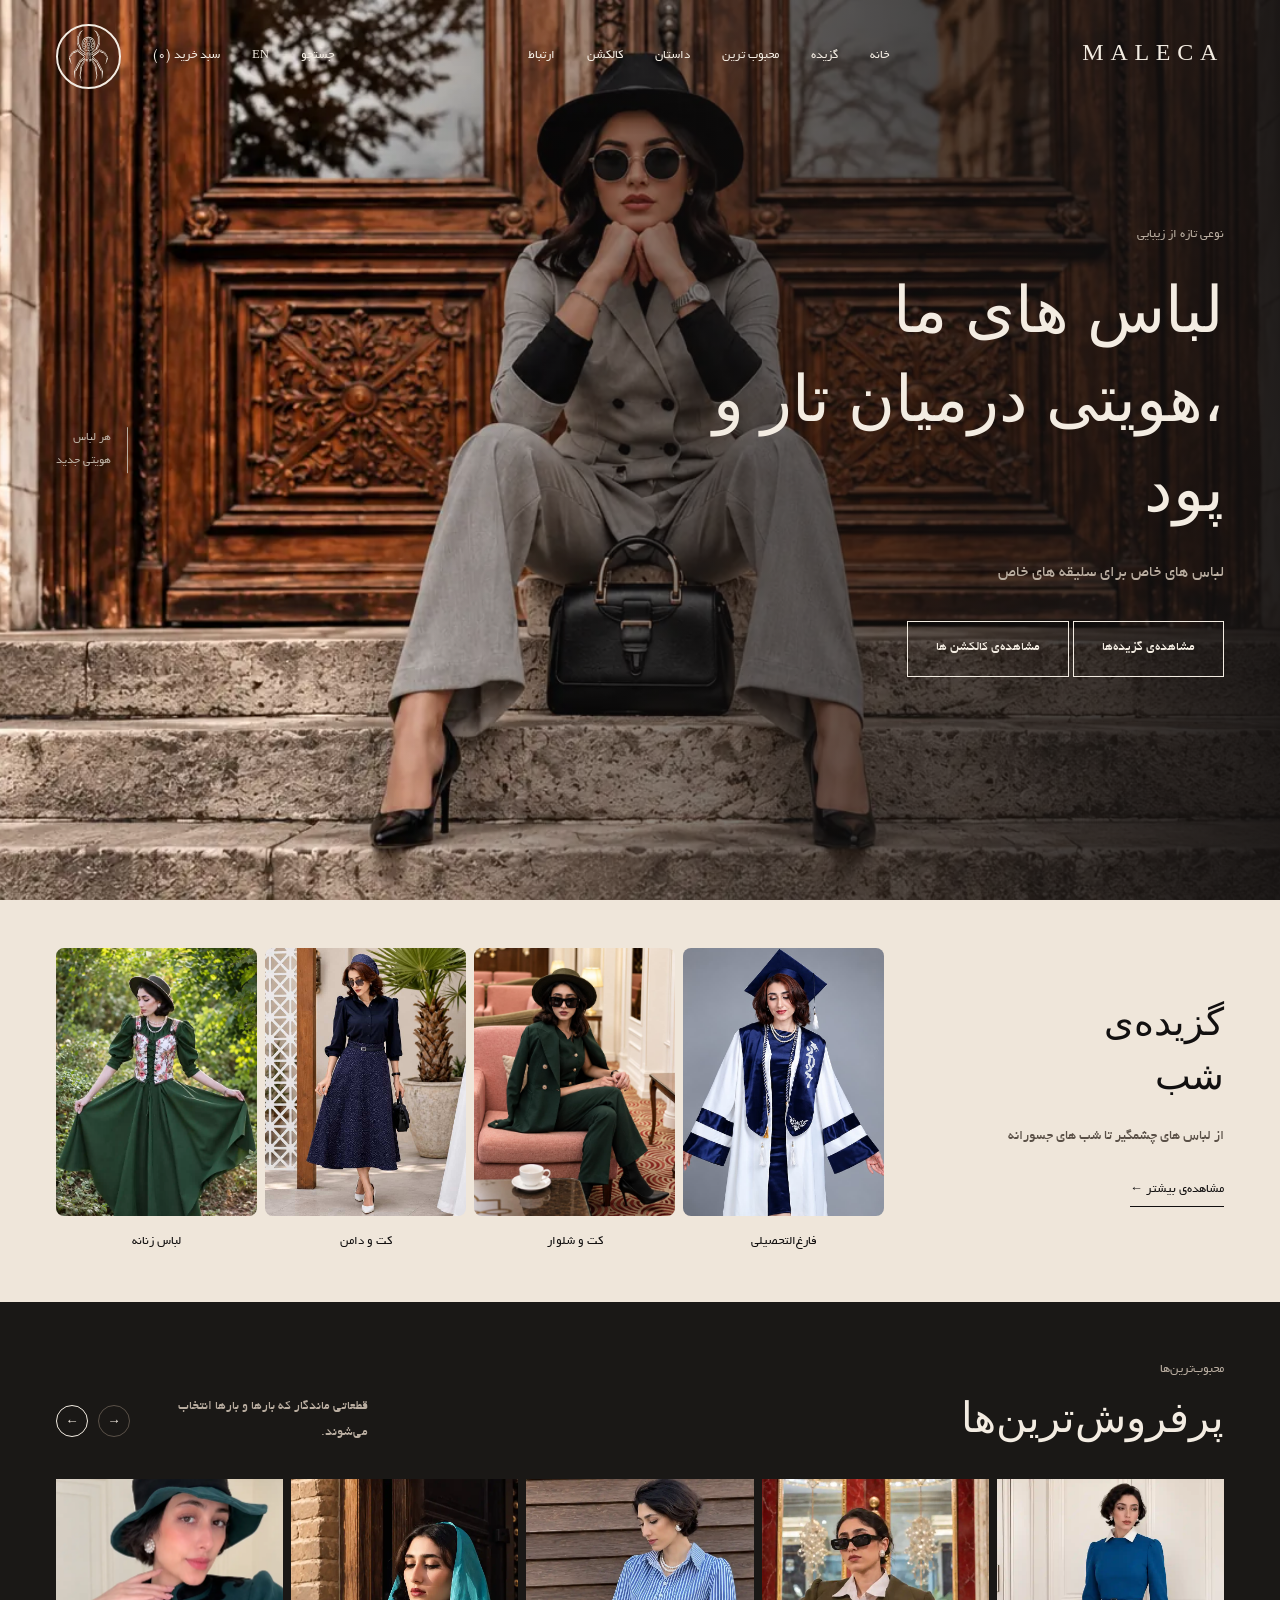
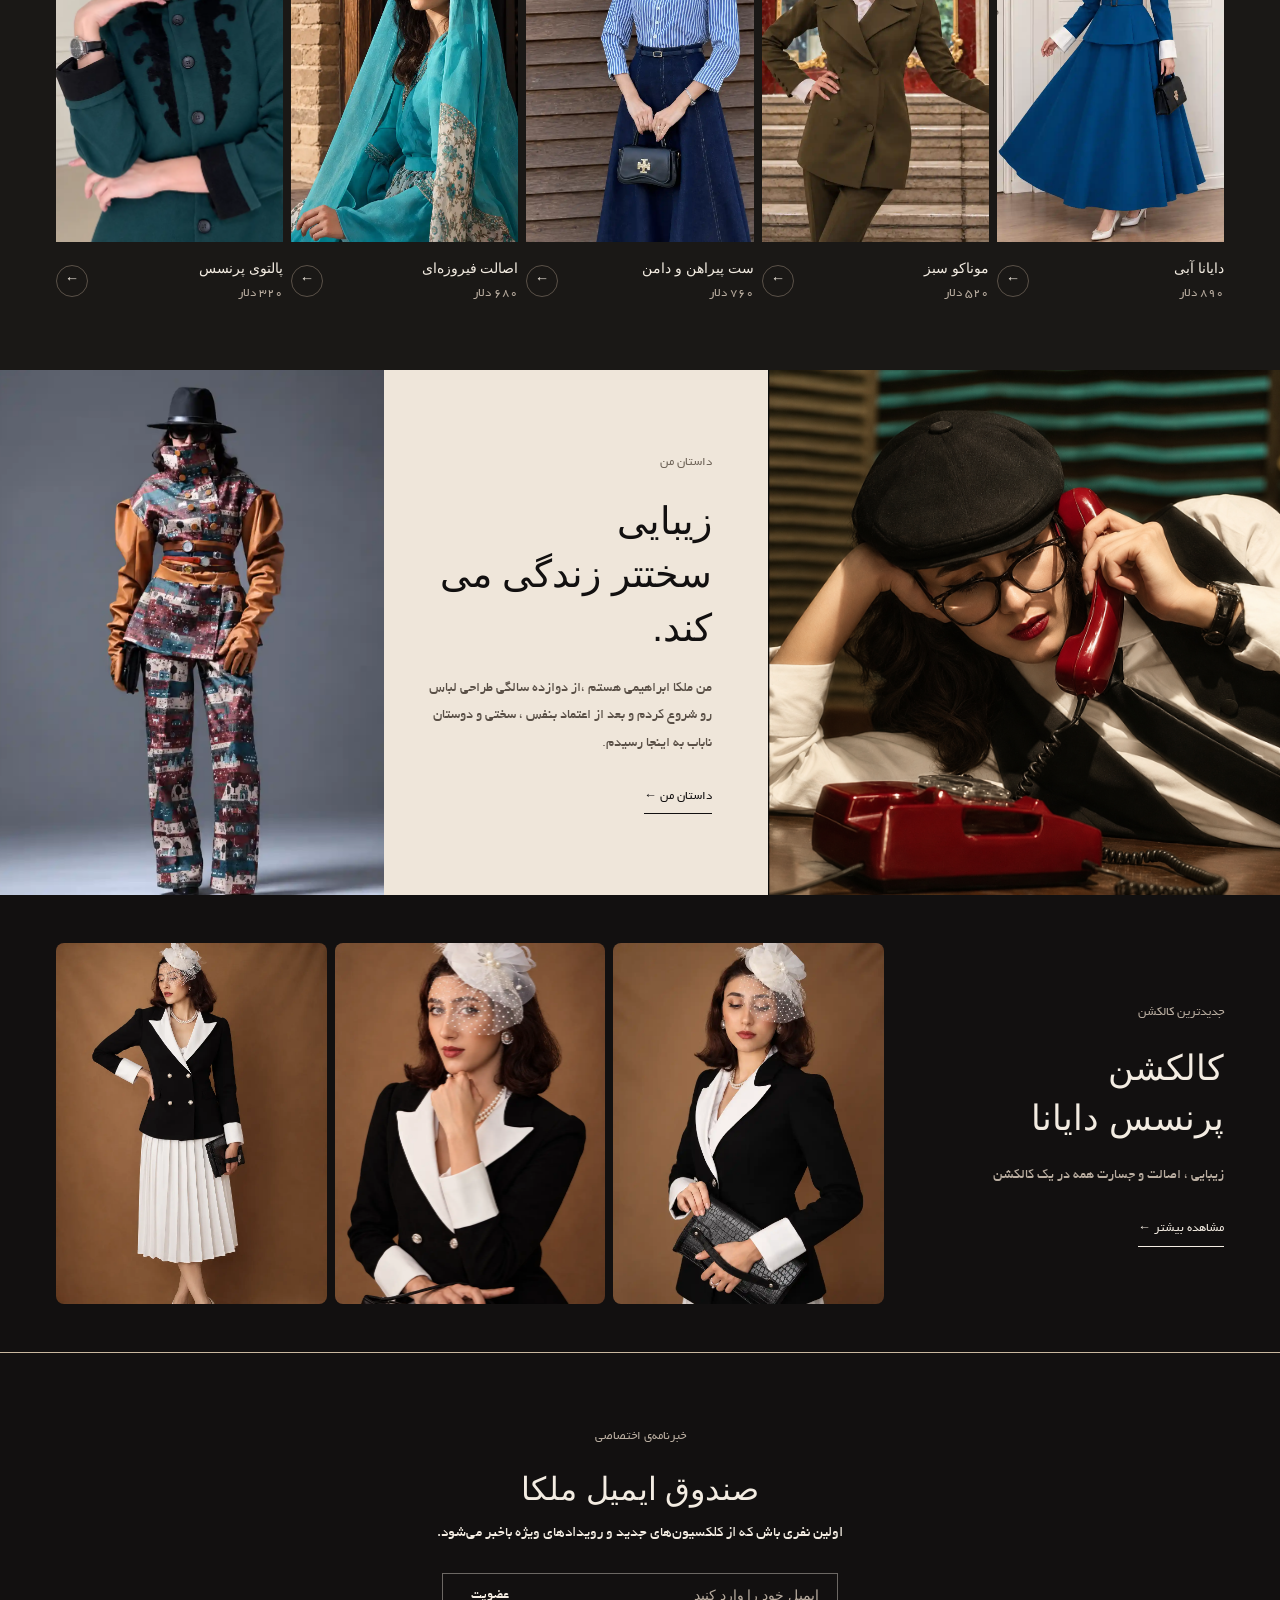
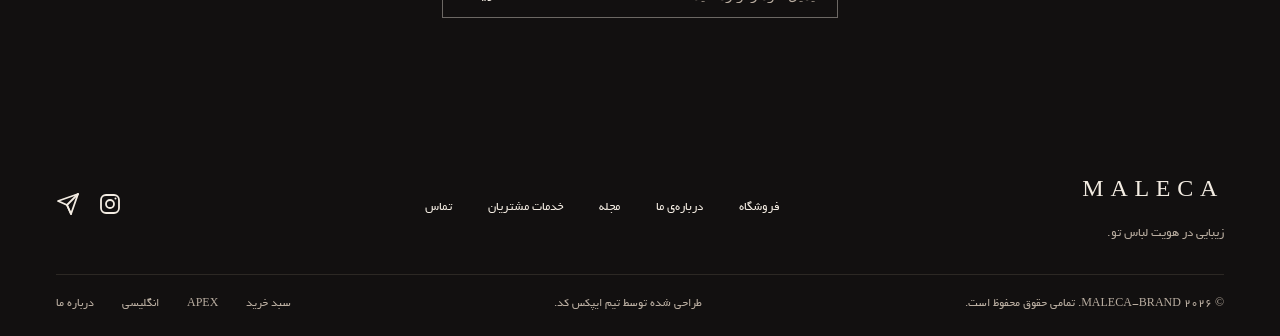
==== commit 931db09a: "hhh" ====
--- a/index.html
+++ b/index.html
@@ -1,181 +1,171 @@
 <!DOCTYPE html>
-<html lang="en">
+<html lang="fa" dir="rtl">
 <head>
   <meta charset="UTF-8">
   <meta name="viewport" content="width=device-width, initial-scale=1">
-  <title>MALECA | FASHION-STYLE</title>
+  <title> MALECA | FASHION-STYLE</title>
   <link rel="preconnect" href="https://fonts.googleapis.com">
   <link rel="preconnect" href="https://fonts.gstatic.com" crossorigin>
-  <link href="https://fonts.googleapis.com/css2?family=Cormorant+Garamond:wght@400;500&family=Jost:wght@300;400;500&display=swap" rel="stylesheet">
+  <link href="https://fonts.googleapis.com/css2?family=Cormorant+Garamond:wght@400;500&family=Vazirmatn:wght@300;400;500;600&display=swap" rel="stylesheet">
   <link rel="stylesheet" href="./css/style.css">
-  <link rel="icon" href="./pic/logo.png">
+  <link rel="stylesheet" href="./css/style-fa.css">
+
 </head>
 <body>
 
   <!-- HEADER -->
   <header class="header">
     <a href="#" class="logo">MALECA</a>
-
-    <!-- دکمه‌ی منوی موبایل (جدید) -->
-    <button class="menu-toggle" id="menu-toggle" aria-label="Open menu" aria-expanded="false">&#9776;</button>
-
     <nav class="nav">
-      <a href="#hero">Home</a>
-      <a href="#edit">Excerpt</a>
-      <a href="#best">Popular</a>
-      <a href="#philosophy">Story</a>
-      <a href="#campaign">Collection</a>
-      <a href="#footer">communication</a>
+      <a href="#hero">خانه</a>
+      <a href="#edit">گزیده </a>
+      <a href="#best">محبوب ترین</a>
+      <a href="#philosophy">داستان</a>
+      <a href="#campaign">کالکشن</a>
+      <a href="#footer">ارتباط</a>
     </nav>
     <div class="header-actions">
-      <!-- id اضافه شد تا جاوا اسکریپت پیدایش کند -->
-      <a href="#" id="search-open">Search</a>
-      <a href="./index-fa.html">fa</a>
-      <a href="#" id="bag-link">Bag (0)</a>
-
-      <!-- لوگوی SVG: تگ svg همان قبلی است، فقط بلوک metadata حذف شده -->
-      <svg class="header-actions-svg" xmlns="http://www.w3.org/2000/svg" viewBox="0 0 1302 1208" width="65" height="65">
+      <a href="#" id="search-open">جستجو</a>
+      <a href="./index-en.html">EN</a>
+      <a href="#" id="bag-link">سبد خرید (۰)</a>
+      <svg class="header-actions-svg"  xmlns="http://www.w3.org/2000/svg" viewBox="0 0 1302 1208" width="65" height="65" xmlns:c2pa="http://c2pa.org/manifest"><metadata><c2pa:manifest>[base64]/[base64]/[base64]/noAPimSeO/[base64]/[base64]/3cyjxFA3Qo5S46fX0/ihY0VZ7mfb9KF703t5OjWDBWMA4GA1UdDwEB/wQEAwIHgDAVBgNVHSUEDjAMBgorBgEEAYPoXgIBMAwGA1UdEwEB/wQCMAAwHwYDVR0jBBgwFoAUzlHiBIFOZFsj+OPEz5o+nMHXXMIwCgYIKoZIzj0EAwMDZwAwZAIwMXMdFJ4BetLLVY7ORuE9noqbbAZOZn/aArXyTwFAZfKrPzxF2vPoJNf1+UCdg1XGAjBwX1zd9WGqYkqmL5SFqw1QySjr1zJfpJM9+1rdDwSPLMOPOjKuiXjoU/[base64]/tIZWU1Ze7uMlK/NDtYs8bK44kMp/EZnYfs0aYYtAyvdJZHXULIGhJAHk=</c2pa:manifest></metadata>
         <title>Spider Symbol</title>
         <!-- دایره‌ی دور لوگو (اختیاری): از حالت کامنت دربیاور
         <circle cx="650.0" cy="596.4" r="568.7" fill="none" stroke="#000" stroke-width="3"/>
         -->
-
-        <path fill="#f3ece2" fill-rule="evenodd" d="M482.7,812.3 481.7,814.3 474.0,921.3 466.0,990.7 462.7,1011.0 474.3,1057.0 485.3,1090.0 492.3,1107.0 499.3,1121.3 510.0,1138.7 512.7,1142.0 514.0,1142.3 503.0,1114.7 496.0,1092.3 491.7,1075.3 484.0,1036.0 480.7,1008.7 479.3,1008.0 473.3,1010.0 470.0,1009.3 478.0,1006.7 479.7,1004.3 483.7,979.3 494.7,927.0 514.3,824.0 513.7,822.3 507.7,821.7 503.7,820.0 502.0,821.0 482.0,944.0 479.3,955.3 478.7,953.0 485.0,906.7 495.0,822.0 494.7,817.3 489.7,812.0ZM811.0,811.7 807.7,815.7 806.0,819.0 806.0,826.3 823.0,955.7 822.3,956.3 817.7,934.3 799.0,821.0 798.0,820.3 793.3,822.0 787.0,822.3 786.7,825.7 816.7,975.3 821.3,1003.0 823.0,1006.3 832.0,1009.3 831.3,1010.0 828.0,1010.0 822.3,1008.0 821.0,1008.3 816.7,1041.0 809.7,1075.3 799.7,1110.3 787.7,1142.0 789.7,1141.0 801.3,1122.3 815.3,1092.0 826.3,1059.3 838.7,1010.3 831.7,961.3 826.7,916.3 819.3,815.7 818.3,812.3ZM450.3,710.7 449.0,711.3 441.0,726.7 421.0,761.0 374.7,851.3 346.7,903.3 338.7,915.7 342.0,930.7 347.7,985.0 356.0,1045.7 362.0,1074.7 364.0,1080.7 365.3,1081.7 365.3,1031.7 369.0,925.3 359.0,917.0 354.0,914.0 349.3,913.0 348.7,911.7 354.7,906.0 365.3,889.0 426.7,774.0 454.7,725.0 456.3,720.7ZM851.3,710.3 845.3,719.7 845.0,721.7 885.0,793.3 937.3,891.3 948.0,908.3 953.0,912.0 947.0,914.0 932.7,925.0 936.3,1032.0 936.0,1081.0 938.0,1079.7 939.7,1074.0 946.0,1042.3 954.0,984.0 960.0,927.7 962.3,915.3 949.0,893.0 888.7,777.3ZM576.3,658.3 570.0,659.3 563.7,663.3 536.3,715.0 484.7,806.7 488.7,809.3 501.7,813.7 513.0,814.3 511.7,811.0 509.0,808.0 499.0,804.3 497.7,803.0 509.3,786.0 529.0,751.0 575.3,662.3ZM725.3,657.7 724.7,658.3 730.3,672.0 758.7,726.0 783.0,770.3 803.3,803.0 802.0,804.7 796.0,806.3 791.7,808.7 788.0,814.0 798.7,813.7 811.3,810.7 816.7,806.7 773.3,730.7 738.7,665.7 735.0,661.3 728.7,658.3ZM656.0,669.3 655.7,670.3 664.3,679.3 670.3,683.0 674.0,691.0 676.0,698.7 676.3,711.3 673.0,722.3 680.3,717.7 686.3,712.0 694.0,700.0 696.7,693.0 698.0,686.3 698.0,678.3 696.3,670.7 699.0,667.0 700.0,663.7 701.0,663.3 702.0,664.3 755.3,761.0 784.3,812.0 785.3,812.3 788.3,804.3 787.7,800.0 744.7,721.7 719.0,672.7 703.0,645.3 701.0,644.0 691.0,656.7 683.0,663.3 669.0,668.0ZM645.7,669.3 635.3,668.3 621.3,664.3 611.7,658.3 605.0,651.3 600.3,644.3 599.3,644.0 596.7,646.7 585.0,666.3 560.7,714.0 513.3,800.7 513.3,803.7 516.0,812.3 544.0,764.7 598.7,664.3 600.0,663.0 600.7,663.3 601.0,665.3 604.7,670.7 603.0,677.7 603.0,685.3 604.0,691.0 608.0,702.0 614.0,711.3 619.7,717.0 627.3,722.3 625.3,713.7 625.0,705.3 626.7,695.0 630.7,683.0 636.7,679.3 645.7,670.3ZM248.7,623.7 239.3,631.0 234.0,633.3 233.7,634.3 250.3,688.0 262.0,717.0 276.3,746.0 286.3,763.0 291.0,769.3 282.0,738.3 273.7,705.7 265.0,665.3 259.3,633.3 250.0,623.7ZM1052.7,623.0 1043.3,631.0 1042.0,633.3 1026.7,709.0 1018.7,740.7 1010.0,769.7 1011.7,768.3 1024.3,747.3 1041.7,711.0 1053.3,680.0 1067.7,634.7 1067.3,633.0 1060.3,629.7ZM597.3,612.7 597.3,615.3 601.0,617.0 604.7,623.0 610.7,628.3 620.7,631.7 631.7,630.3 637.3,631.7 640.0,634.0 642.0,638.0 641.3,642.3 637.7,645.7 635.0,645.3 632.7,643.0 631.0,643.7 631.0,647.3 632.7,649.7 636.0,651.0 640.0,650.7 643.7,648.7 646.0,646.0 648.0,641.7 648.0,636.3 646.3,632.3 642.7,628.3 639.3,626.3 634.7,625.0 628.0,625.0 623.3,626.0 617.3,625.3 613.3,623.3 610.0,619.7 608.7,614.7 610.0,611.7 613.7,608.7 618.7,608.7 622.3,612.3 628.0,611.3 626.3,607.3 623.3,604.3 619.3,602.7 612.3,603.0 607.3,605.7 602.0,611.3 599.3,611.0ZM704.3,613.3 700.3,612.0 694.7,605.7 690.3,603.3 687.0,602.3 682.7,602.3 677.7,604.3 674.0,608.0 672.7,611.0 673.0,612.0 678.3,611.3 683.0,608.0 687.3,608.3 692.0,613.0 692.3,616.7 691.0,620.0 687.0,624.0 681.7,626.0 666.7,625.0 659.0,628.0 655.0,631.7 653.0,635.0 652.3,642.0 654.0,646.3 659.0,650.7 661.7,651.3 666.0,650.7 669.3,647.0 669.3,643.7 668.7,643.3 667.0,645.0 663.7,646.0 661.3,645.3 658.7,642.0 658.7,637.7 662.3,632.7 666.7,630.7 680.0,631.7 690.0,628.7 696.0,623.7 699.7,617.7 703.3,616.3ZM725.7,598.7 724.3,600.3 724.3,605.3 725.0,607.3 781.3,657.7 838.7,703.3 834.7,711.0 831.7,714.7 823.0,722.0 822.3,720.7 823.7,718.0 825.0,711.3 768.0,664.0 731.0,635.0 729.0,634.3 722.7,640.3 726.0,646.3 740.0,660.3 790.7,707.3 816.3,729.7 819.7,729.7 824.3,732.7 828.0,739.7 836.0,769.7 839.0,776.3 917.0,917.7 930.7,917.7 936.0,916.7 936.3,915.3 873.7,798.7 841.3,741.3 831.3,725.7 832.3,724.0 841.3,717.7 845.3,713.3 849.3,706.3 850.7,701.0 786.0,646.0 736.3,600.7 731.0,597.7ZM575.0,598.0 569.3,598.0 565.7,600.3 513.0,648.0 450.3,701.0 452.0,707.3 455.7,713.0 460.3,717.3 470.3,723.3 471.3,724.7 468.7,727.7 436.0,783.7 365.0,915.7 376.3,917.7 384.0,918.0 385.0,917.0 464.7,772.0 470.7,752.3 474.0,736.0 474.7,728.3 477.0,727.7 485.0,729.7 494.7,721.7 561.0,661.3 576.3,645.3 578.3,641.0 578.0,639.7 572.7,635.0 571.0,635.0 514.3,679.7 476.0,711.7 478.3,719.7 478.0,721.3 470.7,715.7 465.7,709.0 462.7,703.3 519.0,658.3 569.7,614.0 576.3,607.0 577.0,600.3ZM992.3,511.7 991.3,514.0 1011.0,544.3 1057.0,619.0 1060.0,622.3 1068.0,621.7 1068.0,620.0 1057.7,604.0 1023.3,545.7 999.0,508.0 998.0,508.0ZM680.7,493.0 676.0,493.0 671.7,495.0 667.3,499.7 662.3,501.3 661.7,503.7 663.7,504.7 656.3,509.3 652.3,505.3 650.0,505.0 646.7,508.7 640.3,506.0 638.3,506.0 633.7,507.7 631.0,510.7 627.7,509.7 625.7,511.0 625.7,514.0 625.0,514.7 621.3,515.0 618.0,517.7 614.3,524.3 609.0,525.3 604.7,528.7 606.3,535.3 602.0,536.7 599.3,539.3 603.0,545.3 599.0,549.3 598.0,552.3 601.0,558.3 608.0,564.3 606.0,570.3 606.0,576.0 608.7,579.3 614.0,582.7 614.0,590.0 615.0,591.0 618.0,591.3 624.0,590.0 625.7,592.3 626.7,596.3 630.0,599.0 642.7,598.7 650.0,595.0 656.3,598.7 659.0,599.3 666.3,599.0 670.3,599.7 674.7,596.0 675.7,590.3 676.7,589.3 680.3,589.7 684.0,591.3 686.7,591.3 688.0,590.3 688.3,582.3 693.3,579.0 696.0,574.7 693.7,564.3 699.7,558.7 703.3,552.0 703.3,549.7 700.7,546.3 699.7,542.3 698.7,541.3 702.0,536.0 700.0,534.7 696.3,535.7 694.7,535.0 696.7,530.3 696.3,527.7 691.0,524.7 685.0,519.3 678.7,519.3 677.7,518.3 677.7,516.3 675.7,511.7 671.7,508.7 664.7,505.3 666.7,504.7 670.3,505.7 675.3,499.3 677.7,498.7 679.0,499.7 679.3,501.7 677.0,505.3 677.3,506.3 680.0,507.0 682.0,506.0 684.7,502.3 685.0,498.0 684.0,495.7ZM629.7,581.0 635.3,572.3 641.0,567.7 644.7,569.7 645.0,574.7 648.7,583.3 649.7,583.7 653.7,576.0 654.3,570.0 658.7,568.3 668.3,577.3 671.3,581.3 672.0,584.0 671.0,589.0 667.7,593.7 664.0,592.3 657.0,592.7 652.3,589.7 649.7,585.7 648.7,586.0 647.0,589.3 644.0,591.7 640.0,593.0 637.3,593.0 635.0,591.7 631.7,592.7 630.3,591.3 629.7,588.3ZM614.3,542.7 616.7,542.7 622.7,545.3 633.3,552.3 629.0,556.7 624.3,559.7 620.3,561.0 619.7,562.3 625.0,564.0 629.0,564.0 633.3,562.7 635.3,563.3 623.7,581.3 620.3,585.0 619.3,584.3 618.7,578.7 617.7,576.7 613.0,574.3 612.0,573.0 612.7,568.0 616.3,562.0 611.7,560.0 607.7,556.3 605.0,552.3 608.3,546.0ZM686.3,542.3 694.0,545.7 695.3,547.0 695.3,554.3 693.0,557.7 685.7,562.3 689.0,568.0 690.0,573.0 684.3,576.3 683.3,579.0 683.3,584.0 682.0,585.0 674.7,579.7 668.7,568.7 664.7,563.3 667.0,562.3 674.0,564.3 682.3,561.7 681.0,560.0 668.0,552.3 676.3,546.3 683.3,542.7ZM648.3,540.0 653.7,540.0 659.3,543.0 663.0,548.0 664.0,551.0 664.0,554.3 662.0,559.3 658.7,562.7 653.7,565.0 647.7,565.0 644.0,563.3 639.7,559.3 637.7,555.0 637.7,550.7 640.3,545.0 644.7,541.3ZM691.0,533.7 691.3,535.7 690.7,536.3 687.7,536.7 681.3,539.7 675.7,540.3 667.7,543.3 665.3,541.3 669.7,533.0 671.0,528.3 672.7,526.3 676.7,524.0 680.3,523.7 683.0,525.0 689.7,531.3ZM610.7,532.0 614.3,529.3 619.7,528.0 622.0,522.3 623.7,520.7 626.7,520.0 629.3,521.3 632.0,524.7 637.0,542.0 635.3,542.3 633.3,539.0 630.3,536.3 629.7,537.7 632.7,541.0 632.3,542.3 629.7,542.3 615.7,538.3 611.0,535.3ZM637.7,512.3 640.0,512.3 645.7,515.0 649.0,518.3 650.7,522.0 645.7,536.0 644.7,536.0 638.0,529.3 633.7,522.3 633.7,518.3 634.7,515.3ZM664.3,512.0 668.3,515.0 670.3,517.7 671.3,520.3 671.3,523.7 669.3,527.7 665.3,531.7 659.0,536.0 656.3,536.0 655.3,534.0 654.7,525.3 653.0,520.7 658.0,515.0 662.7,512.0ZM872.3,487.3 870.3,488.0 828.7,518.0 743.3,581.3 746.0,588.0 746.0,596.3 750.3,603.3 751.7,603.0 775.0,585.7 876.0,505.7 877.7,503.0 872.7,490.3ZM429.0,487.3 427.0,495.0 424.0,502.0 424.3,504.7 516.3,578.0 551.0,604.0 551.7,603.7 556.0,594.7 556.3,588.0 558.7,582.3 557.3,580.0 430.0,487.0ZM624.0,474.7 624.3,475.7 632.0,476.7 638.3,479.7 642.7,483.0 650.3,491.7 657.7,484.0 663.7,479.7 670.0,476.7 677.7,475.3 675.7,469.7 673.0,465.7 667.3,463.0 663.3,463.0 658.0,465.3 653.0,470.0 650.7,474.0 646.7,468.3 641.0,464.0 637.7,463.0 632.7,463.3 628.3,466.3ZM585.0,465.7 585.7,471.7 587.7,475.0 590.3,477.3 598.3,480.3 604.0,480.3 608.3,479.3 615.0,475.7 618.7,472.0 621.3,467.3 623.0,460.7 623.7,443.7 625.0,440.0 628.3,435.7 632.0,433.7 636.0,433.7 638.7,434.7 641.3,437.0 642.7,439.7 642.7,443.3 642.0,445.0 638.3,447.3 638.0,448.3 641.7,451.7 644.0,452.0 646.0,450.7 648.7,447.3 650.3,443.3 654.0,450.3 658.0,452.7 663.7,448.3 663.7,447.3 661.0,446.7 658.7,444.3 658.0,440.3 659.0,437.7 661.3,435.3 664.7,433.7 670.0,433.7 675.0,437.0 678.0,442.3 680.3,464.7 683.3,471.3 688.3,476.7 691.7,478.7 699.0,480.7 707.0,479.7 712.7,476.7 715.3,473.7 717.0,470.0 716.7,464.0 710.0,461.0 707.0,461.7 706.7,463.0 708.3,466.0 708.3,468.3 704.0,472.0 699.0,472.0 693.7,469.0 691.0,466.0 688.7,461.3 687.3,454.3 686.7,443.0 683.7,435.0 678.0,429.0 670.0,426.0 665.3,426.0 659.3,428.0 654.0,432.7 650.3,439.0 646.7,431.7 642.0,428.0 635.0,426.0 627.3,427.3 623.3,429.7 618.0,436.3 615.7,443.7 615.0,456.3 614.0,460.7 612.0,465.0 608.0,469.3 603.0,472.0 598.3,472.0 595.7,470.7 593.3,467.7 593.3,466.0 595.7,462.3 593.7,460.7 587.3,463.0ZM748.0,415.7 741.7,416.0 730.3,430.3 728.0,432.0 719.7,434.7 715.0,438.7 713.3,441.3 712.7,445.0 713.3,448.0 715.3,451.0 716.7,451.7 721.7,451.3 726.0,452.7 729.3,455.3 734.0,461.7 738.7,458.0 740.3,454.3 738.3,449.7 735.0,446.7 728.3,443.0 737.7,437.7 746.0,425.7 748.7,428.0 751.0,435.0 752.0,435.0 755.3,432.0 756.7,428.0 755.7,422.3 751.0,417.0ZM555.0,415.7 550.7,418.0 547.3,421.7 545.3,426.3 545.3,430.3 548.0,434.0 550.7,435.3 553.0,428.3 555.7,426.0 557.3,427.7 559.7,433.3 563.3,437.7 575.3,443.3 566.7,447.7 562.3,452.3 562.0,455.7 563.0,457.7 568.3,462.3 572.0,457.0 575.7,453.7 586.3,450.7 588.7,447.7 589.0,443.0 587.0,438.7 583.0,435.0 570.7,430.0 566.3,425.3 561.0,416.7 559.0,415.7ZM573.3,409.7 573.7,410.7 582.3,417.3 590.3,420.3 596.0,420.7 602.0,418.7 608.0,418.7 603.7,410.0 599.7,406.3 594.0,404.0 585.7,404.0 580.7,406.0 576.0,409.3ZM726.7,409.3 724.7,409.0 720.7,406.0 716.0,404.0 711.0,403.3 706.7,404.0 702.0,406.0 697.0,410.3 692.3,419.0 700.7,418.0 707.7,420.3 712.0,420.3 720.3,416.7ZM744.3,292.7 743.7,297.3 747.3,301.7 751.3,303.0 761.3,303.7 764.3,304.7 772.0,310.3 770.3,302.0 768.3,297.7 766.0,294.3 761.0,290.0 756.0,288.0 751.0,288.0 747.3,289.7ZM557.0,292.3 553.7,289.3 549.0,287.7 545.0,288.0 540.3,290.0 535.0,294.7 533.0,297.7 528.7,311.0 529.3,311.3 533.7,307.0 537.7,304.7 543.7,303.0 551.7,303.0 554.7,301.7 558.0,297.3 558.0,294.3ZM526.3,333.3 526.7,341.0 527.7,341.3 532.0,334.3 538.7,328.0 546.3,324.7 554.3,323.3 555.3,324.0 554.7,329.3 560.0,333.7 559.0,334.0 552.3,332.0 547.7,332.0 540.7,334.0 535.7,337.3 532.0,341.0 528.7,346.3 526.7,352.3 526.7,365.0 530.3,376.0 537.7,386.7 545.3,393.7 553.7,398.3 559.7,400.3 567.0,401.3 571.3,401.0 579.0,399.3 583.7,397.3 590.0,392.7 593.3,388.3 594.7,388.3 599.7,392.3 605.0,394.3 615.3,394.3 616.3,395.3 618.3,401.7 623.0,407.0 638.7,416.7 641.0,416.3 645.3,412.7 650.7,416.7 656.7,413.0 660.3,417.0 661.7,417.0 666.7,413.0 673.7,410.3 680.0,406.3 684.0,401.3 686.7,394.7 693.0,395.0 696.3,394.3 702.0,392.0 708.0,387.7 715.0,395.0 721.0,398.3 726.3,400.0 736.0,401.0 742.0,400.3 748.3,398.3 760.0,391.0 767.7,382.7 774.0,369.7 776.0,360.0 775.3,350.3 773.7,345.0 771.3,341.3 767.0,337.0 762.7,334.0 756.7,332.0 751.7,331.7 746.0,333.3 745.0,332.7 747.7,329.3 747.3,324.7 748.0,324.0 758.0,325.7 764.0,328.7 770.0,334.7 774.7,342.7 775.7,339.0 775.7,334.0 774.3,328.7 772.3,324.7 767.3,320.0 761.3,317.0 752.7,315.0 741.7,315.0 738.0,317.7 738.0,328.7 739.3,332.0 742.3,334.7 738.3,337.7 734.3,344.0 733.7,351.0 734.7,354.0 738.0,359.0 741.3,362.0 741.0,350.3 743.3,345.7 745.7,343.3 749.0,341.7 752.0,341.0 757.0,342.0 760.3,344.0 764.0,347.7 767.0,354.3 767.3,361.0 765.3,368.7 762.0,375.3 758.7,379.7 751.3,386.3 743.3,390.7 734.7,392.7 729.7,392.0 723.7,389.7 718.0,384.7 716.3,381.0 718.7,375.0 717.7,368.7 728.0,362.7 724.0,355.3 724.7,342.3 720.7,334.3 717.3,331.0 712.3,328.0 714.3,321.3 714.7,313.7 709.7,296.3 708.0,294.0 699.7,292.0 694.7,286.3 691.0,277.7 691.0,270.0 693.0,264.3 695.3,260.7 700.0,256.0 706.7,252.3 711.7,251.0 717.3,251.0 723.0,252.3 729.3,256.0 733.0,259.7 736.7,265.7 738.0,270.7 737.3,278.0 733.3,283.7 730.0,286.0 726.7,287.0 722.7,285.0 721.3,280.3 720.3,279.3 717.3,282.7 716.0,287.3 717.7,293.0 720.3,295.7 727.0,297.3 735.0,294.7 738.0,292.7 742.3,288.0 746.7,279.0 747.3,269.0 743.7,258.3 737.3,250.3 727.0,244.0 716.3,241.7 709.3,242.0 701.7,244.3 695.3,248.0 689.3,253.7 687.0,256.7 683.0,265.7 682.0,270.7 682.3,278.3 681.3,279.3 676.3,279.7 669.7,278.0 663.3,278.0 655.0,281.3 651.0,284.7 646.7,281.3 641.7,279.0 637.0,278.3 626.7,279.7 621.0,279.0 620.3,278.3 620.3,270.3 619.3,265.7 615.3,256.7 608.0,248.7 599.0,243.7 589.7,241.7 580.3,242.7 572.0,246.0 563.3,252.7 559.7,257.3 556.0,264.7 554.7,270.0 555.0,277.7 556.7,283.0 560.3,289.3 565.0,293.7 571.0,296.7 577.3,297.0 580.0,296.3 583.7,293.7 585.3,289.7 584.7,284.0 581.3,279.7 580.0,279.7 580.0,282.3 577.3,285.7 573.7,286.3 568.3,283.0 565.3,277.0 565.0,270.0 566.3,265.3 569.7,259.7 575.3,254.7 580.0,252.3 585.7,251.0 592.0,251.3 597.7,253.3 603.7,257.3 608.0,262.0 610.7,267.3 611.7,272.7 610.7,280.7 605.3,290.7 603.7,292.0 599.7,292.3 596.3,293.7 590.3,301.3 590.0,305.7 587.0,315.7 587.3,322.0 589.7,328.0 581.7,335.3 577.7,343.3 577.3,349.7 578.3,356.0 577.0,359.3 573.7,363.7 582.0,366.7 585.7,369.0 583.7,373.3 583.7,376.3 586.3,381.3 583.0,386.7 577.3,390.7 570.7,392.7 566.3,392.7 558.7,390.7 552.3,387.3 548.3,384.3 540.7,375.7 537.7,370.3 535.3,363.3 535.0,356.3 537.7,349.3 541.3,345.0 548.0,341.7 552.3,341.7 555.0,342.7 559.7,346.7 560.7,348.7 560.7,352.7 559.7,355.0 560.7,362.0 566.3,355.7 568.7,350.3 568.3,344.0 566.0,339.3 560.0,334.3 560.3,333.3 563.3,332.0 565.0,327.3 565.3,321.3 563.7,317.0 560.3,315.0 554.3,314.3 540.0,317.3 535.0,320.0 530.3,324.3ZM711.0,373.0 711.0,374.0 702.3,382.7 696.0,386.7 691.0,388.0 681.3,387.7 679.0,395.7 674.3,401.3 669.7,404.0 663.7,406.0 660.3,409.0 659.3,408.3 656.7,403.3 654.7,396.3 654.7,384.3 656.0,372.3 657.3,370.7 662.3,369.3 664.7,372.0 678.7,382.7 673.7,365.3 672.3,363.0 675.7,358.0 676.7,357.7 681.3,360.0 703.0,366.0 707.0,368.3ZM591.0,373.7 596.0,368.3 599.3,366.3 612.3,363.0 627.7,357.0 628.3,360.3 631.0,363.0 627.0,370.7 623.3,382.3 640.0,369.3 644.7,370.3 650.0,387.7 650.3,395.0 649.3,398.0 646.7,402.3 640.3,409.0 637.0,406.0 630.3,402.7 626.3,399.3 622.7,393.3 621.3,387.3 612.7,388.0 605.3,386.3 599.7,382.7ZM649.3,326.0 657.0,326.7 665.0,330.7 670.3,336.7 672.7,343.7 672.0,351.0 668.7,357.3 663.0,362.3 659.0,364.3 654.3,365.3 646.0,364.7 638.7,361.0 633.7,355.3 631.3,348.0 631.7,340.7 635.7,333.3 640.7,329.0ZM602.0,299.0 606.3,299.7 611.3,302.7 621.0,315.3 632.3,328.3 628.7,332.0 612.7,330.7 604.3,331.0 605.7,332.7 615.0,337.7 625.3,344.7 626.0,346.0 612.0,357.7 605.0,360.7 596.3,361.7 585.0,358.3 584.0,357.0 585.3,353.0 585.3,344.7 587.7,339.7 593.3,334.0 600.3,330.7 595.7,323.3 595.0,314.7 599.3,303.0 599.7,300.0ZM698.3,299.0 701.7,298.7 703.0,299.7 703.3,304.7 706.0,310.0 707.3,315.0 706.0,325.0 702.3,330.3 707.0,332.3 711.0,335.3 715.0,340.0 716.7,344.3 716.7,353.3 718.0,357.7 710.3,360.3 703.0,360.7 695.3,358.7 687.3,354.0 678.3,346.3 678.3,345.3 682.7,341.7 697.0,332.7 698.3,331.0 674.3,331.3 671.0,328.3 680.7,316.7 687.7,305.7 691.7,301.7ZM618.3,285.7 619.3,285.0 624.3,287.0 638.3,285.7 645.0,288.7 650.7,294.3 656.0,288.7 661.7,285.7 678.3,287.3 683.7,285.3 684.7,288.7 684.0,299.3 682.0,305.3 678.0,311.3 670.7,318.0 661.3,323.0 659.3,320.3 658.7,313.7 657.0,314.3 656.0,313.3 653.7,308.3 651.3,299.3 650.3,298.3 645.0,314.7 644.0,315.7 642.3,312.3 642.7,320.7 639.0,322.7 628.3,316.0 624.7,312.3 620.7,306.0 618.0,297.7ZM712.0,230.0 708.0,226.7 704.3,225.3 699.7,225.3 695.7,227.0 692.7,229.7 688.3,235.7 676.3,239.3 672.0,241.7 669.3,244.3 668.0,246.7 667.0,251.7 668.0,256.7 671.3,260.3 673.7,261.3 678.3,261.3 682.0,259.0 683.0,256.7 677.3,251.3 677.3,250.0 678.7,248.7 689.3,245.3 700.3,234.3 702.0,235.3 703.0,238.0 704.7,239.7 709.0,239.0 714.3,239.7 715.0,239.0 714.7,235.7ZM590.7,229.7 588.0,235.3 588.0,237.7 589.0,239.0 595.0,240.0 599.7,235.3 601.0,235.3 613.3,245.3 617.7,247.3 624.0,248.3 625.3,250.3 624.0,251.7 620.3,252.7 618.3,255.0 619.0,257.7 621.7,260.3 625.7,261.3 628.7,260.7 633.3,256.0 634.3,249.7 633.7,246.3 631.3,242.3 626.7,239.3 615.3,235.7 607.0,226.7 603.0,225.3 598.7,225.3 593.3,227.3ZM681.7,223.7 677.3,218.3 673.3,216.3 666.0,216.0 660.3,218.3 656.0,222.7 653.0,229.0 653.0,234.7 654.0,238.0 665.0,232.7 677.3,225.3 681.7,225.3ZM619.3,223.7 619.3,225.0 624.3,225.0 633.7,231.3 644.0,236.0 647.0,238.3 647.7,238.0 648.3,234.3 647.7,227.3 645.7,223.0 640.7,218.0 634.0,215.7 629.0,216.0 623.7,218.7ZM620.7,187.0 605.7,191.3 593.7,196.3 580.7,203.3 567.7,212.3 557.3,221.3 546.3,233.0 538.0,244.0 530.3,256.0 523.3,269.7 517.7,283.7 513.3,297.3 509.3,316.3 507.3,336.3 507.3,348.0 508.3,361.3 511.3,379.0 516.3,397.0 524.3,416.7 533.0,432.3 545.7,450.3 554.7,461.0 576.0,481.3 596.0,495.7 604.0,500.7 607.0,501.7 584.7,483.3 574.3,473.0 556.3,452.3 547.3,439.7 537.7,423.0 527.0,398.7 522.0,382.7 519.0,368.0 517.3,352.0 517.3,336.0 519.3,318.0 522.3,304.0 526.3,291.0 532.0,276.7 540.0,262.7 548.7,250.7 562.7,236.0 578.3,224.0 592.3,216.3 602.7,212.0 620.0,207.0 630.3,205.0 644.3,203.7 659.3,203.7 677.7,206.0 692.3,209.7 703.3,213.7 716.3,220.0 729.0,228.0 742.7,239.7 753.7,251.7 763.0,265.3 771.0,280.7 775.7,292.7 779.3,305.3 782.7,322.0 784.3,338.0 783.3,363.3 779.7,383.7 773.7,403.0 767.3,417.0 755.0,438.7 739.0,460.0 726.0,474.0 710.0,489.3 694.0,501.7 694.7,502.0 717.0,487.7 729.0,478.0 739.7,468.0 752.3,454.3 761.0,443.0 768.0,432.7 777.3,416.0 783.3,402.0 787.3,390.0 791.3,373.0 793.3,358.3 794.0,348.3 793.3,326.7 789.3,303.3 785.3,289.0 780.3,275.3 773.3,260.7 767.3,250.3 750.0,227.7 741.3,219.0 730.0,209.7 717.3,201.3 705.7,195.3 695.7,191.3 680.7,187.0 658.7,184.0 637.3,184.3ZM764.7,45.7 777.0,56.0 810.3,88.3 817.3,94.0 821.0,110.0 838.0,153.7 854.0,188.7 858.7,191.3 854.0,196.3 850.3,202.0 851.0,267.7 849.7,324.3 850.0,327.3 857.0,332.7 855.3,334.0 849.3,335.7 812.0,422.3 808.0,432.3 807.3,436.3 791.7,448.7 757.3,478.0 734.7,498.7 732.3,501.7 771.0,477.7 815.3,447.3 822.3,449.7 831.7,450.3 832.0,451.0 712.0,519.7 716.0,524.7 720.0,534.3 721.0,539.7 721.0,548.0 718.0,558.0 712.0,570.0 707.0,578.0 701.0,585.0 715.0,578.7 727.7,571.3 770.0,543.3 849.0,487.7 867.3,473.7 873.7,467.3 873.3,479.7 875.0,487.3 878.3,492.7 879.7,485.3 879.7,478.7 880.7,477.7 886.0,494.3 886.7,499.3 914.3,513.7 934.0,521.7 958.7,530.3 971.7,533.7 972.3,529.0 974.0,527.7 975.0,529.3 975.7,535.3 1041.0,622.0 1042.3,622.7 1045.0,618.0 1045.0,616.7 1041.7,610.7 1008.0,558.7 981.3,520.3 980.0,519.7 975.3,525.0 974.3,524.3 974.3,522.0 976.3,516.0 955.0,509.3 887.7,485.7 886.7,483.7 888.3,462.7 889.3,462.3 894.0,467.0 902.0,472.7 917.3,481.7 940.7,493.7 963.0,503.7 977.3,508.0 995.0,507.7 996.0,506.7 971.7,497.0 884.3,451.7 883.3,452.0 882.0,464.0 880.3,468.0 879.0,453.3 878.0,453.0 775.7,525.0 732.7,557.3 731.7,556.7 734.3,545.7 733.7,535.7 730.7,527.3 731.7,526.0 806.7,472.7 826.0,459.7 841.7,450.3 851.7,427.0 879.7,369.3 895.0,329.3 890.7,298.0 882.3,205.3 885.7,190.0 887.7,184.7 891.7,177.7 891.7,176.3 883.7,167.0 873.7,151.0 847.7,104.0 839.7,86.3 812.0,65.3 794.0,53.0ZM882.7,331.3 883.3,333.0 845.0,422.3 837.0,442.7 836.7,445.3 835.3,446.0 828.0,443.7 827.7,442.3 832.3,432.0 848.7,385.3 861.7,343.7ZM879.7,183.0 880.3,184.3 877.0,191.3 872.7,204.3 872.7,215.0 881.0,296.3 884.0,316.0 887.0,324.3 881.0,328.0 869.3,330.3 868.7,329.3 866.0,203.3 872.7,190.7ZM807.3,68.7 829.3,84.0 834.7,89.0 841.0,106.0 858.3,140.3 872.0,163.3 882.3,177.0 882.0,178.0 876.7,181.0 871.3,185.7 869.7,185.7 858.7,162.3 832.7,102.3 829.3,92.7 832.7,88.7 829.3,88.0 808.7,71.0ZM537.3,45.3 508.7,52.0 486.7,67.0 461.0,86.3 446.0,117.3 431.0,144.3 418.0,166.0 409.0,176.7 415.0,189.0 418.0,203.0 418.0,209.0 411.0,289.0 407.7,318.3 405.7,329.0 421.0,368.7 451.0,430.3 459.3,450.0 477.0,460.7 496.7,474.0 568.0,524.7 571.0,525.7 575.0,524.0 574.0,525.7 570.3,528.3 567.3,537.3 567.3,545.7 569.7,557.0 568.0,556.7 549.0,541.7 441.7,466.3 421.3,451.0 419.0,451.0 403.0,460.0 379.7,471.0 328.0,498.0 303.3,507.7 275.3,549.7 233.3,620.0 233.3,621.7 242.0,622.0 244.3,619.0 276.7,565.7 309.0,515.3 309.7,512.7 306.3,508.3 306.7,507.7 324.0,508.0 330.3,506.7 343.0,502.0 361.0,493.7 391.0,478.0 406.0,468.0 413.3,460.7 414.3,461.3 415.0,470.0 417.3,483.3 416.3,485.0 359.3,505.0 325.0,515.7 324.7,517.3 326.3,522.7 325.3,524.7 321.0,520.3 320.0,520.7 290.3,562.3 260.3,609.3 256.7,616.7 257.0,619.0 259.3,622.0 260.7,622.0 286.0,587.3 325.0,536.7 326.3,529.0 327.3,527.7 328.7,529.0 329.7,534.0 334.0,533.0 374.7,519.0 391.0,512.0 415.3,499.0 416.3,496.3 419.7,495.7 422.7,493.0 426.7,486.0 428.0,480.7 427.3,468.3 428.0,466.7 432.3,472.0 444.3,481.7 533.0,544.7 574.0,572.3 595.7,583.7 598.3,584.3 587.7,566.3 584.0,558.0 581.3,549.0 581.0,539.3 582.3,532.3 586.3,523.7 589.7,519.7 574.3,510.3 553.0,499.0 498.0,467.0 469.3,451.3 486.7,447.3 521.3,471.7 559.7,496.3 571.0,502.3 533.3,468.3 494.3,436.3 492.7,430.0 481.7,402.7 454.7,341.0 451.0,335.3 445.0,332.7 451.7,326.7 452.3,325.0 450.0,259.3 451.3,202.0 443.0,191.0 447.7,189.0 462.7,156.3 480.7,110.7 483.7,100.0 483.3,94.3 499.0,80.7 524.7,55.7ZM418.3,331.7 428.3,337.7 437.3,341.7 439.0,343.7 472.0,440.3 473.7,442.3 473.3,443.7 466.7,446.0 464.7,445.0 453.7,415.7 428.7,359.0 417.7,332.3ZM421.3,183.0 423.7,184.7 428.7,191.7 434.7,203.3 433.0,303.3 432.0,329.7 431.3,330.3 424.0,329.0 414.7,324.3 417.7,313.0 420.7,292.0 427.7,223.7 428.0,204.0ZM495.0,67.7 495.3,68.3 473.7,87.0 469.3,89.0 472.0,91.3 472.0,92.7 466.0,109.7 442.0,164.0 431.7,184.7 429.7,185.0 419.3,178.0 418.7,176.7 426.7,167.0 438.7,147.3 457.7,111.3 462.7,100.7 467.0,88.7Z"/>
-
+         <path fill="#f3ece2" fill-rule="evenodd" d="M482.7,812.3 481.7,814.3 474.0,921.3 466.0,990.7 462.7,1011.0 474.3,1057.0 485.3,1090.0 492.3,1107.0 499.3,1121.3 510.0,1138.7 512.7,1142.0 514.0,1142.3 503.0,1114.7 496.0,1092.3 491.7,1075.3 484.0,1036.0 480.7,1008.7 479.3,1008.0 473.3,1010.0 470.0,1009.3 478.0,1006.7 479.7,1004.3 483.7,979.3 494.7,927.0 514.3,824.0 513.7,822.3 507.7,821.7 503.7,820.0 502.0,821.0 482.0,944.0 479.3,955.3 478.7,953.0 485.0,906.7 495.0,822.0 494.7,817.3 489.7,812.0ZM811.0,811.7 807.7,815.7 806.0,819.0 806.0,826.3 823.0,955.7 822.3,956.3 817.7,934.3 799.0,821.0 798.0,820.3 793.3,822.0 787.0,822.3 786.7,825.7 816.7,975.3 821.3,1003.0 823.0,1006.3 832.0,1009.3 831.3,1010.0 828.0,1010.0 822.3,1008.0 821.0,1008.3 816.7,1041.0 809.7,1075.3 799.7,1110.3 787.7,1142.0 789.7,1141.0 801.3,1122.3 815.3,1092.0 826.3,1059.3 838.7,1010.3 831.7,961.3 826.7,916.3 819.3,815.7 818.3,812.3ZM450.3,710.7 449.0,711.3 441.0,726.7 421.0,761.0 374.7,851.3 346.7,903.3 338.7,915.7 342.0,930.7 347.7,985.0 356.0,1045.7 362.0,1074.7 364.0,1080.7 365.3,1081.7 365.3,1031.7 369.0,925.3 359.0,917.0 354.0,914.0 349.3,913.0 348.7,911.7 354.7,906.0 365.3,889.0 426.7,774.0 454.7,725.0 456.3,720.7ZM851.3,710.3 845.3,719.7 845.0,721.7 885.0,793.3 937.3,891.3 948.0,908.3 953.0,912.0 947.0,914.0 932.7,925.0 936.3,1032.0 936.0,1081.0 938.0,1079.7 939.7,1074.0 946.0,1042.3 954.0,984.0 960.0,927.7 962.3,915.3 949.0,893.0 888.7,777.3ZM576.3,658.3 570.0,659.3 563.7,663.3 536.3,715.0 484.7,806.7 488.7,809.3 501.7,813.7 513.0,814.3 511.7,811.0 509.0,808.0 499.0,804.3 497.7,803.0 509.3,786.0 529.0,751.0 575.3,662.3ZM725.3,657.7 724.7,658.3 730.3,672.0 758.7,726.0 783.0,770.3 803.3,803.0 802.0,804.7 796.0,806.3 791.7,808.7 788.0,814.0 798.7,813.7 811.3,810.7 816.7,806.7 773.3,730.7 738.7,665.7 735.0,661.3 728.7,658.3ZM656.0,669.3 655.7,670.3 664.3,679.3 670.3,683.0 674.0,691.0 676.0,698.7 676.3,711.3 673.0,722.3 680.3,717.7 686.3,712.0 694.0,700.0 696.7,693.0 698.0,686.3 698.0,678.3 696.3,670.7 699.0,667.0 700.0,663.7 701.0,663.3 702.0,664.3 755.3,761.0 784.3,812.0 785.3,812.3 788.3,804.3 787.7,800.0 744.7,721.7 719.0,672.7 703.0,645.3 701.0,644.0 691.0,656.7 683.0,663.3 669.0,668.0ZM645.7,669.3 635.3,668.3 621.3,664.3 611.7,658.3 605.0,651.3 600.3,644.3 599.3,644.0 596.7,646.7 585.0,666.3 560.7,714.0 513.3,800.7 513.3,803.7 516.0,812.3 544.0,764.7 598.7,664.3 600.0,663.0 600.7,663.3 601.0,665.3 604.7,670.7 603.0,677.7 603.0,685.3 604.0,691.0 608.0,702.0 614.0,711.3 619.7,717.0 627.3,722.3 625.3,713.7 625.0,705.3 626.7,695.0 630.7,683.0 636.7,679.3 645.7,670.3ZM248.7,623.7 239.3,631.0 234.0,633.3 233.7,634.3 250.3,688.0 262.0,717.0 276.3,746.0 286.3,763.0 291.0,769.3 282.0,738.3 273.7,705.7 265.0,665.3 259.3,633.3 250.0,623.7ZM1052.7,623.0 1043.3,631.0 1042.0,633.3 1026.7,709.0 1018.7,740.7 1010.0,769.7 1011.7,768.3 1024.3,747.3 1041.7,711.0 1053.3,680.0 1067.7,634.7 1067.3,633.0 1060.3,629.7ZM597.3,612.7 597.3,615.3 601.0,617.0 604.7,623.0 610.7,628.3 620.7,631.7 631.7,630.3 637.3,631.7 640.0,634.0 642.0,638.0 641.3,642.3 637.7,645.7 635.0,645.3 632.7,643.0 631.0,643.7 631.0,647.3 632.7,649.7 636.0,651.0 640.0,650.7 643.7,648.7 646.0,646.0 648.0,641.7 648.0,636.3 646.3,632.3 642.7,628.3 639.3,626.3 634.7,625.0 628.0,625.0 623.3,626.0 617.3,625.3 613.3,623.3 610.0,619.7 608.7,614.7 610.0,611.7 613.7,608.7 618.7,608.7 622.3,612.3 628.0,611.3 626.3,607.3 623.3,604.3 619.3,602.7 612.3,603.0 607.3,605.7 602.0,611.3 599.3,611.0ZM704.3,613.3 700.3,612.0 694.7,605.7 690.3,603.3 687.0,602.3 682.7,602.3 677.7,604.3 674.0,608.0 672.7,611.0 673.0,612.0 678.3,611.3 683.0,608.0 687.3,608.3 692.0,613.0 692.3,616.7 691.0,620.0 687.0,624.0 681.7,626.0 666.7,625.0 659.0,628.0 655.0,631.7 653.0,635.0 652.3,642.0 654.0,646.3 659.0,650.7 661.7,651.3 666.0,650.7 669.3,647.0 669.3,643.7 668.7,643.3 667.0,645.0 663.7,646.0 661.3,645.3 658.7,642.0 658.7,637.7 662.3,632.7 666.7,630.7 680.0,631.7 690.0,628.7 696.0,623.7 699.7,617.7 703.3,616.3ZM725.7,598.7 724.3,600.3 724.3,605.3 725.0,607.3 781.3,657.7 838.7,703.3 834.7,711.0 831.7,714.7 823.0,722.0 822.3,720.7 823.7,718.0 825.0,711.3 768.0,664.0 731.0,635.0 729.0,634.3 722.7,640.3 726.0,646.3 740.0,660.3 790.7,707.3 816.3,729.7 819.7,729.7 824.3,732.7 828.0,739.7 836.0,769.7 839.0,776.3 917.0,917.7 930.7,917.7 936.0,916.7 936.3,915.3 873.7,798.7 841.3,741.3 831.3,725.7 832.3,724.0 841.3,717.7 845.3,713.3 849.3,706.3 850.7,701.0 786.0,646.0 736.3,600.7 731.0,597.7ZM575.0,598.0 569.3,598.0 565.7,600.3 513.0,648.0 450.3,701.0 452.0,707.3 455.7,713.0 460.3,717.3 470.3,723.3 471.3,724.7 468.7,727.7 436.0,783.7 365.0,915.7 376.3,917.7 384.0,918.0 385.0,917.0 464.7,772.0 470.7,752.3 474.0,736.0 474.7,728.3 477.0,727.7 485.0,729.7 494.7,721.7 561.0,661.3 576.3,645.3 578.3,641.0 578.0,639.7 572.7,635.0 571.0,635.0 514.3,679.7 476.0,711.7 478.3,719.7 478.0,721.3 470.7,715.7 465.7,709.0 462.7,703.3 519.0,658.3 569.7,614.0 576.3,607.0 577.0,600.3ZM992.3,511.7 991.3,514.0 1011.0,544.3 1057.0,619.0 1060.0,622.3 1068.0,621.7 1068.0,620.0 1057.7,604.0 1023.3,545.7 999.0,508.0 998.0,508.0ZM680.7,493.0 676.0,493.0 671.7,495.0 667.3,499.7 662.3,501.3 661.7,503.7 663.7,504.7 656.3,509.3 652.3,505.3 650.0,505.0 646.7,508.7 640.3,506.0 638.3,506.0 633.7,507.7 631.0,510.7 627.7,509.7 625.7,511.0 625.7,514.0 625.0,514.7 621.3,515.0 618.0,517.7 614.3,524.3 609.0,525.3 604.7,528.7 606.3,535.3 602.0,536.7 599.3,539.3 603.0,545.3 599.0,549.3 598.0,552.3 601.0,558.3 608.0,564.3 606.0,570.3 606.0,576.0 608.7,579.3 614.0,582.7 614.0,590.0 615.0,591.0 618.0,591.3 624.0,590.0 625.7,592.3 626.7,596.3 630.0,599.0 642.7,598.7 650.0,595.0 656.3,598.7 659.0,599.3 666.3,599.0 670.3,599.7 674.7,596.0 675.7,590.3 676.7,589.3 680.3,589.7 684.0,591.3 686.7,591.3 688.0,590.3 688.3,582.3 693.3,579.0 696.0,574.7 693.7,564.3 699.7,558.7 703.3,552.0 703.3,549.7 700.7,546.3 699.7,542.3 698.7,541.3 702.0,536.0 700.0,534.7 696.3,535.7 694.7,535.0 696.7,530.3 696.3,527.7 691.0,524.7 685.0,519.3 678.7,519.3 677.7,518.3 677.7,516.3 675.7,511.7 671.7,508.7 664.7,505.3 666.7,504.7 670.3,505.7 675.3,499.3 677.7,498.7 679.0,499.7 679.3,501.7 677.0,505.3 677.3,506.3 680.0,507.0 682.0,506.0 684.7,502.3 685.0,498.0 684.0,495.7ZM629.7,581.0 635.3,572.3 641.0,567.7 644.7,569.7 645.0,574.7 648.7,583.3 649.7,583.7 653.7,576.0 654.3,570.0 658.7,568.3 668.3,577.3 671.3,581.3 672.0,584.0 671.0,589.0 667.7,593.7 664.0,592.3 657.0,592.7 652.3,589.7 649.7,585.7 648.7,586.0 647.0,589.3 644.0,591.7 640.0,593.0 637.3,593.0 635.0,591.7 631.7,592.7 630.3,591.3 629.7,588.3ZM614.3,542.7 616.7,542.7 622.7,545.3 633.3,552.3 629.0,556.7 624.3,559.7 620.3,561.0 619.7,562.3 625.0,564.0 629.0,564.0 633.3,562.7 635.3,563.3 623.7,581.3 620.3,585.0 619.3,584.3 618.7,578.7 617.7,576.7 613.0,574.3 612.0,573.0 612.7,568.0 616.3,562.0 611.7,560.0 607.7,556.3 605.0,552.3 608.3,546.0ZM686.3,542.3 694.0,545.7 695.3,547.0 695.3,554.3 693.0,557.7 685.7,562.3 689.0,568.0 690.0,573.0 684.3,576.3 683.3,579.0 683.3,584.0 682.0,585.0 674.7,579.7 668.7,568.7 664.7,563.3 667.0,562.3 674.0,564.3 682.3,561.7 681.0,560.0 668.0,552.3 676.3,546.3 683.3,542.7ZM648.3,540.0 653.7,540.0 659.3,543.0 663.0,548.0 664.0,551.0 664.0,554.3 662.0,559.3 658.7,562.7 653.7,565.0 647.7,565.0 644.0,563.3 639.7,559.3 637.7,555.0 637.7,550.7 640.3,545.0 644.7,541.3ZM691.0,533.7 691.3,535.7 690.7,536.3 687.7,536.7 681.3,539.7 675.7,540.3 667.7,543.3 665.3,541.3 669.7,533.0 671.0,528.3 672.7,526.3 676.7,524.0 680.3,523.7 683.0,525.0 689.7,531.3ZM610.7,532.0 614.3,529.3 619.7,528.0 622.0,522.3 623.7,520.7 626.7,520.0 629.3,521.3 632.0,524.7 637.0,542.0 635.3,542.3 633.3,539.0 630.3,536.3 629.7,537.7 632.7,541.0 632.3,542.3 629.7,542.3 615.7,538.3 611.0,535.3ZM637.7,512.3 640.0,512.3 645.7,515.0 649.0,518.3 650.7,522.0 645.7,536.0 644.7,536.0 638.0,529.3 633.7,522.3 633.7,518.3 634.7,515.3ZM664.3,512.0 668.3,515.0 670.3,517.7 671.3,520.3 671.3,523.7 669.3,527.7 665.3,531.7 659.0,536.0 656.3,536.0 655.3,534.0 654.7,525.3 653.0,520.7 658.0,515.0 662.7,512.0ZM872.3,487.3 870.3,488.0 828.7,518.0 743.3,581.3 746.0,588.0 746.0,596.3 750.3,603.3 751.7,603.0 775.0,585.7 876.0,505.7 877.7,503.0 872.7,490.3ZM429.0,487.3 427.0,495.0 424.0,502.0 424.3,504.7 516.3,578.0 551.0,604.0 551.7,603.7 556.0,594.7 556.3,588.0 558.7,582.3 557.3,580.0 430.0,487.0ZM624.0,474.7 624.3,475.7 632.0,476.7 638.3,479.7 642.7,483.0 650.3,491.7 657.7,484.0 663.7,479.7 670.0,476.7 677.7,475.3 675.7,469.7 673.0,465.7 667.3,463.0 663.3,463.0 658.0,465.3 653.0,470.0 650.7,474.0 646.7,468.3 641.0,464.0 637.7,463.0 632.7,463.3 628.3,466.3ZM585.0,465.7 585.7,471.7 587.7,475.0 590.3,477.3 598.3,480.3 604.0,480.3 608.3,479.3 615.0,475.7 618.7,472.0 621.3,467.3 623.0,460.7 623.7,443.7 625.0,440.0 628.3,435.7 632.0,433.7 636.0,433.7 638.7,434.7 641.3,437.0 642.7,439.7 642.7,443.3 642.0,445.0 638.3,447.3 638.0,448.3 641.7,451.7 644.0,452.0 646.0,450.7 648.7,447.3 650.3,443.3 654.0,450.3 658.0,452.7 663.7,448.3 663.7,447.3 661.0,446.7 658.7,444.3 658.0,440.3 659.0,437.7 661.3,435.3 664.7,433.7 670.0,433.7 675.0,437.0 678.0,442.3 680.3,464.7 683.3,471.3 688.3,476.7 691.7,478.7 699.0,480.7 707.0,479.7 712.7,476.7 715.3,473.7 717.0,470.0 716.7,464.0 710.0,461.0 707.0,461.7 706.7,463.0 708.3,466.0 708.3,468.3 704.0,472.0 699.0,472.0 693.7,469.0 691.0,466.0 688.7,461.3 687.3,454.3 686.7,443.0 683.7,435.0 678.0,429.0 670.0,426.0 665.3,426.0 659.3,428.0 654.0,432.7 650.3,439.0 646.7,431.7 642.0,428.0 635.0,426.0 627.3,427.3 623.3,429.7 618.0,436.3 615.7,443.7 615.0,456.3 614.0,460.7 612.0,465.0 608.0,469.3 603.0,472.0 598.3,472.0 595.7,470.7 593.3,467.7 593.3,466.0 595.7,462.3 593.7,460.7 587.3,463.0ZM748.0,415.7 741.7,416.0 730.3,430.3 728.0,432.0 719.7,434.7 715.0,438.7 713.3,441.3 712.7,445.0 713.3,448.0 715.3,451.0 716.7,451.7 721.7,451.3 726.0,452.7 729.3,455.3 734.0,461.7 738.7,458.0 740.3,454.3 738.3,449.7 735.0,446.7 728.3,443.0 737.7,437.7 746.0,425.7 748.7,428.0 751.0,435.0 752.0,435.0 755.3,432.0 756.7,428.0 755.7,422.3 751.0,417.0ZM555.0,415.7 550.7,418.0 547.3,421.7 545.3,426.3 545.3,430.3 548.0,434.0 550.7,435.3 553.0,428.3 555.7,426.0 557.3,427.7 559.7,433.3 563.3,437.7 575.3,443.3 566.7,447.7 562.3,452.3 562.0,455.7 563.0,457.7 568.3,462.3 572.0,457.0 575.7,453.7 586.3,450.7 588.7,447.7 589.0,443.0 587.0,438.7 583.0,435.0 570.7,430.0 566.3,425.3 561.0,416.7 559.0,415.7ZM573.3,409.7 573.7,410.7 582.3,417.3 590.3,420.3 596.0,420.7 602.0,418.7 608.0,418.7 603.7,410.0 599.7,406.3 594.0,404.0 585.7,404.0 580.7,406.0 576.0,409.3ZM726.7,409.3 724.7,409.0 720.7,406.0 716.0,404.0 711.0,403.3 706.7,404.0 702.0,406.0 697.0,410.3 692.3,419.0 700.7,418.0 707.7,420.3 712.0,420.3 720.3,416.7ZM744.3,292.7 743.7,297.3 747.3,301.7 751.3,303.0 761.3,303.7 764.3,304.7 772.0,310.3 770.3,302.0 768.3,297.7 766.0,294.3 761.0,290.0 756.0,288.0 751.0,288.0 747.3,289.7ZM557.0,292.3 553.7,289.3 549.0,287.7 545.0,288.0 540.3,290.0 535.0,294.7 533.0,297.7 528.7,311.0 529.3,311.3 533.7,307.0 537.7,304.7 543.7,303.0 551.7,303.0 554.7,301.7 558.0,297.3 558.0,294.3ZM526.3,333.3 526.7,341.0 527.7,341.3 532.0,334.3 538.7,328.0 546.3,324.7 554.3,323.3 555.3,324.0 554.7,329.3 560.0,333.7 559.0,334.0 552.3,332.0 547.7,332.0 540.7,334.0 535.7,337.3 532.0,341.0 528.7,346.3 526.7,352.3 526.7,365.0 530.3,376.0 537.7,386.7 545.3,393.7 553.7,398.3 559.7,400.3 567.0,401.3 571.3,401.0 579.0,399.3 583.7,397.3 590.0,392.7 593.3,388.3 594.7,388.3 599.7,392.3 605.0,394.3 615.3,394.3 616.3,395.3 618.3,401.7 623.0,407.0 638.7,416.7 641.0,416.3 645.3,412.7 650.7,416.7 656.7,413.0 660.3,417.0 661.7,417.0 666.7,413.0 673.7,410.3 680.0,406.3 684.0,401.3 686.7,394.7 693.0,395.0 696.3,394.3 702.0,392.0 708.0,387.7 715.0,395.0 721.0,398.3 726.3,400.0 736.0,401.0 742.0,400.3 748.3,398.3 760.0,391.0 767.7,382.7 774.0,369.7 776.0,360.0 775.3,350.3 773.7,345.0 771.3,341.3 767.0,337.0 762.7,334.0 756.7,332.0 751.7,331.7 746.0,333.3 745.0,332.7 747.7,329.3 747.3,324.7 748.0,324.0 758.0,325.7 764.0,328.7 770.0,334.7 774.7,342.7 775.7,339.0 775.7,334.0 774.3,328.7 772.3,324.7 767.3,320.0 761.3,317.0 752.7,315.0 741.7,315.0 738.0,317.7 738.0,328.7 739.3,332.0 742.3,334.7 738.3,337.7 734.3,344.0 733.7,351.0 734.7,354.0 738.0,359.0 741.3,362.0 741.0,350.3 743.3,345.7 745.7,343.3 749.0,341.7 752.0,341.0 757.0,342.0 760.3,344.0 764.0,347.7 767.0,354.3 767.3,361.0 765.3,368.7 762.0,375.3 758.7,379.7 751.3,386.3 743.3,390.7 734.7,392.7 729.7,392.0 723.7,389.7 718.0,384.7 716.3,381.0 718.7,375.0 717.7,368.7 728.0,362.7 724.0,355.3 724.7,342.3 720.7,334.3 717.3,331.0 712.3,328.0 714.3,321.3 714.7,313.7 709.7,296.3 708.0,294.0 699.7,292.0 694.7,286.3 691.0,277.7 691.0,270.0 693.0,264.3 695.3,260.7 700.0,256.0 706.7,252.3 711.7,251.0 717.3,251.0 723.0,252.3 729.3,256.0 733.0,259.7 736.7,265.7 738.0,270.7 737.3,278.0 733.3,283.7 730.0,286.0 726.7,287.0 722.7,285.0 721.3,280.3 720.3,279.3 717.3,282.7 716.0,287.3 717.7,293.0 720.3,295.7 727.0,297.3 735.0,294.7 738.0,292.7 742.3,288.0 746.7,279.0 747.3,269.0 743.7,258.3 737.3,250.3 727.0,244.0 716.3,241.7 709.3,242.0 701.7,244.3 695.3,248.0 689.3,253.7 687.0,256.7 683.0,265.7 682.0,270.7 682.3,278.3 681.3,279.3 676.3,279.7 669.7,278.0 663.3,278.0 655.0,281.3 651.0,284.7 646.7,281.3 641.7,279.0 637.0,278.3 626.7,279.7 621.0,279.0 620.3,278.3 620.3,270.3 619.3,265.7 615.3,256.7 608.0,248.7 599.0,243.7 589.7,241.7 580.3,242.7 572.0,246.0 563.3,252.7 559.7,257.3 556.0,264.7 554.7,270.0 555.0,277.7 556.7,283.0 560.3,289.3 565.0,293.7 571.0,296.7 577.3,297.0 580.0,296.3 583.7,293.7 585.3,289.7 584.7,284.0 581.3,279.7 580.0,279.7 580.0,282.3 577.3,285.7 573.7,286.3 568.3,283.0 565.3,277.0 565.0,270.0 566.3,265.3 569.7,259.7 575.3,254.7 580.0,252.3 585.7,251.0 592.0,251.3 597.7,253.3 603.7,257.3 608.0,262.0 610.7,267.3 611.7,272.7 610.7,280.7 605.3,290.7 603.7,292.0 599.7,292.3 596.3,293.7 590.3,301.3 590.0,305.7 587.0,315.7 587.3,322.0 589.7,328.0 581.7,335.3 577.7,343.3 577.3,349.7 578.3,356.0 577.0,359.3 573.7,363.7 582.0,366.7 585.7,369.0 583.7,373.3 583.7,376.3 586.3,381.3 583.0,386.7 577.3,390.7 570.7,392.7 566.3,392.7 558.7,390.7 552.3,387.3 548.3,384.3 540.7,375.7 537.7,370.3 535.3,363.3 535.0,356.3 537.7,349.3 541.3,345.0 548.0,341.7 552.3,341.7 555.0,342.7 559.7,346.7 560.7,348.7 560.7,352.7 559.7,355.0 560.7,362.0 566.3,355.7 568.7,350.3 568.3,344.0 566.0,339.3 560.0,334.3 560.3,333.3 563.3,332.0 565.0,327.3 565.3,321.3 563.7,317.0 560.3,315.0 554.3,314.3 540.0,317.3 535.0,320.0 530.3,324.3ZM711.0,373.0 711.0,374.0 702.3,382.7 696.0,386.7 691.0,388.0 681.3,387.7 679.0,395.7 674.3,401.3 669.7,404.0 663.7,406.0 660.3,409.0 659.3,408.3 656.7,403.3 654.7,396.3 654.7,384.3 656.0,372.3 657.3,370.7 662.3,369.3 664.7,372.0 678.7,382.7 673.7,365.3 672.3,363.0 675.7,358.0 676.7,357.7 681.3,360.0 703.0,366.0 707.0,368.3ZM591.0,373.7 596.0,368.3 599.3,366.3 612.3,363.0 627.7,357.0 628.3,360.3 631.0,363.0 627.0,370.7 623.3,382.3 640.0,369.3 644.7,370.3 650.0,387.7 650.3,395.0 649.3,398.0 646.7,402.3 640.3,409.0 637.0,406.0 630.3,402.7 626.3,399.3 622.7,393.3 621.3,387.3 612.7,388.0 605.3,386.3 599.7,382.7ZM649.3,326.0 657.0,326.7 665.0,330.7 670.3,336.7 672.7,343.7 672.0,351.0 668.7,357.3 663.0,362.3 659.0,364.3 654.3,365.3 646.0,364.7 638.7,361.0 633.7,355.3 631.3,348.0 631.7,340.7 635.7,333.3 640.7,329.0ZM602.0,299.0 606.3,299.7 611.3,302.7 621.0,315.3 632.3,328.3 628.7,332.0 612.7,330.7 604.3,331.0 605.7,332.7 615.0,337.7 625.3,344.7 626.0,346.0 612.0,357.7 605.0,360.7 596.3,361.7 585.0,358.3 584.0,357.0 585.3,353.0 585.3,344.7 587.7,339.7 593.3,334.0 600.3,330.7 595.7,323.3 595.0,314.7 599.3,303.0 599.7,300.0ZM698.3,299.0 701.7,298.7 703.0,299.7 703.3,304.7 706.0,310.0 707.3,315.0 706.0,325.0 702.3,330.3 707.0,332.3 711.0,335.3 715.0,340.0 716.7,344.3 716.7,353.3 718.0,357.7 710.3,360.3 703.0,360.7 695.3,358.7 687.3,354.0 678.3,346.3 678.3,345.3 682.7,341.7 697.0,332.7 698.3,331.0 674.3,331.3 671.0,328.3 680.7,316.7 687.7,305.7 691.7,301.7ZM618.3,285.7 619.3,285.0 624.3,287.0 638.3,285.7 645.0,288.7 650.7,294.3 656.0,288.7 661.7,285.7 678.3,287.3 683.7,285.3 684.7,288.7 684.0,299.3 682.0,305.3 678.0,311.3 670.7,318.0 661.3,323.0 659.3,320.3 658.7,313.7 657.0,314.3 656.0,313.3 653.7,308.3 651.3,299.3 650.3,298.3 645.0,314.7 644.0,315.7 642.3,312.3 642.7,320.7 639.0,322.7 628.3,316.0 624.7,312.3 620.7,306.0 618.0,297.7ZM712.0,230.0 708.0,226.7 704.3,225.3 699.7,225.3 695.7,227.0 692.7,229.7 688.3,235.7 676.3,239.3 672.0,241.7 669.3,244.3 668.0,246.7 667.0,251.7 668.0,256.7 671.3,260.3 673.7,261.3 678.3,261.3 682.0,259.0 683.0,256.7 677.3,251.3 677.3,250.0 678.7,248.7 689.3,245.3 700.3,234.3 702.0,235.3 703.0,238.0 704.7,239.7 709.0,239.0 714.3,239.7 715.0,239.0 714.7,235.7ZM590.7,229.7 588.0,235.3 588.0,237.7 589.0,239.0 595.0,240.0 599.7,235.3 601.0,235.3 613.3,245.3 617.7,247.3 624.0,248.3 625.3,250.3 624.0,251.7 620.3,252.7 618.3,255.0 619.0,257.7 621.7,260.3 625.7,261.3 628.7,260.7 633.3,256.0 634.3,249.7 633.7,246.3 631.3,242.3 626.7,239.3 615.3,235.7 607.0,226.7 603.0,225.3 598.7,225.3 593.3,227.3ZM681.7,223.7 677.3,218.3 673.3,216.3 666.0,216.0 660.3,218.3 656.0,222.7 653.0,229.0 653.0,234.7 654.0,238.0 665.0,232.7 677.3,225.3 681.7,225.3ZM619.3,223.7 619.3,225.0 624.3,225.0 633.7,231.3 644.0,236.0 647.0,238.3 647.7,238.0 648.3,234.3 647.7,227.3 645.7,223.0 640.7,218.0 634.0,215.7 629.0,216.0 623.7,218.7ZM620.7,187.0 605.7,191.3 593.7,196.3 580.7,203.3 567.7,212.3 557.3,221.3 546.3,233.0 538.0,244.0 530.3,256.0 523.3,269.7 517.7,283.7 513.3,297.3 509.3,316.3 507.3,336.3 507.3,348.0 508.3,361.3 511.3,379.0 516.3,397.0 524.3,416.7 533.0,432.3 545.7,450.3 554.7,461.0 576.0,481.3 596.0,495.7 604.0,500.7 607.0,501.7 584.7,483.3 574.3,473.0 556.3,452.3 547.3,439.7 537.7,423.0 527.0,398.7 522.0,382.7 519.0,368.0 517.3,352.0 517.3,336.0 519.3,318.0 522.3,304.0 526.3,291.0 532.0,276.7 540.0,262.7 548.7,250.7 562.7,236.0 578.3,224.0 592.3,216.3 602.7,212.0 620.0,207.0 630.3,205.0 644.3,203.7 659.3,203.7 677.7,206.0 692.3,209.7 703.3,213.7 716.3,220.0 729.0,228.0 742.7,239.7 753.7,251.7 763.0,265.3 771.0,280.7 775.7,292.7 779.3,305.3 782.7,322.0 784.3,338.0 783.3,363.3 779.7,383.7 773.7,403.0 767.3,417.0 755.0,438.7 739.0,460.0 726.0,474.0 710.0,489.3 694.0,501.7 694.7,502.0 717.0,487.7 729.0,478.0 739.7,468.0 752.3,454.3 761.0,443.0 768.0,432.7 777.3,416.0 783.3,402.0 787.3,390.0 791.3,373.0 793.3,358.3 794.0,348.3 793.3,326.7 789.3,303.3 785.3,289.0 780.3,275.3 773.3,260.7 767.3,250.3 750.0,227.7 741.3,219.0 730.0,209.7 717.3,201.3 705.7,195.3 695.7,191.3 680.7,187.0 658.7,184.0 637.3,184.3ZM764.7,45.7 777.0,56.0 810.3,88.3 817.3,94.0 821.0,110.0 838.0,153.7 854.0,188.7 858.7,191.3 854.0,196.3 850.3,202.0 851.0,267.7 849.7,324.3 850.0,327.3 857.0,332.7 855.3,334.0 849.3,335.7 812.0,422.3 808.0,432.3 807.3,436.3 791.7,448.7 757.3,478.0 734.7,498.7 732.3,501.7 771.0,477.7 815.3,447.3 822.3,449.7 831.7,450.3 832.0,451.0 712.0,519.7 716.0,524.7 720.0,534.3 721.0,539.7 721.0,548.0 718.0,558.0 712.0,570.0 707.0,578.0 701.0,585.0 715.0,578.7 727.7,571.3 770.0,543.3 849.0,487.7 867.3,473.7 873.7,467.3 873.3,479.7 875.0,487.3 878.3,492.7 879.7,485.3 879.7,478.7 880.7,477.7 886.0,494.3 886.7,499.3 914.3,513.7 934.0,521.7 958.7,530.3 971.7,533.7 972.3,529.0 974.0,527.7 975.0,529.3 975.7,535.3 1041.0,622.0 1042.3,622.7 1045.0,618.0 1045.0,616.7 1041.7,610.7 1008.0,558.7 981.3,520.3 980.0,519.7 975.3,525.0 974.3,524.3 974.3,522.0 976.3,516.0 955.0,509.3 887.7,485.7 886.7,483.7 888.3,462.7 889.3,462.3 894.0,467.0 902.0,472.7 917.3,481.7 940.7,493.7 963.0,503.7 977.3,508.0 995.0,507.7 996.0,506.7 971.7,497.0 884.3,451.7 883.3,452.0 882.0,464.0 880.3,468.0 879.0,453.3 878.0,453.0 775.7,525.0 732.7,557.3 731.7,556.7 734.3,545.7 733.7,535.7 730.7,527.3 731.7,526.0 806.7,472.7 826.0,459.7 841.7,450.3 851.7,427.0 879.7,369.3 895.0,329.3 890.7,298.0 882.3,205.3 885.7,190.0 887.7,184.7 891.7,177.7 891.7,176.3 883.7,167.0 873.7,151.0 847.7,104.0 839.7,86.3 812.0,65.3 794.0,53.0ZM882.7,331.3 883.3,333.0 845.0,422.3 837.0,442.7 836.7,445.3 835.3,446.0 828.0,443.7 827.7,442.3 832.3,432.0 848.7,385.3 861.7,343.7ZM879.7,183.0 880.3,184.3 877.0,191.3 872.7,204.3 872.7,215.0 881.0,296.3 884.0,316.0 887.0,324.3 881.0,328.0 869.3,330.3 868.7,329.3 866.0,203.3 872.7,190.7ZM807.3,68.7 829.3,84.0 834.7,89.0 841.0,106.0 858.3,140.3 872.0,163.3 882.3,177.0 882.0,178.0 876.7,181.0 871.3,185.7 869.7,185.7 858.7,162.3 832.7,102.3 829.3,92.7 832.7,88.7 829.3,88.0 808.7,71.0ZM537.3,45.3 508.7,52.0 486.7,67.0 461.0,86.3 446.0,117.3 431.0,144.3 418.0,166.0 409.0,176.7 415.0,189.0 418.0,203.0 418.0,209.0 411.0,289.0 407.7,318.3 405.7,329.0 421.0,368.7 451.0,430.3 459.3,450.0 477.0,460.7 496.7,474.0 568.0,524.7 571.0,525.7 575.0,524.0 574.0,525.7 570.3,528.3 567.3,537.3 567.3,545.7 569.7,557.0 568.0,556.7 549.0,541.7 441.7,466.3 421.3,451.0 419.0,451.0 403.0,460.0 379.7,471.0 328.0,498.0 303.3,507.7 275.3,549.7 233.3,620.0 233.3,621.7 242.0,622.0 244.3,619.0 276.7,565.7 309.0,515.3 309.7,512.7 306.3,508.3 306.7,507.7 324.0,508.0 330.3,506.7 343.0,502.0 361.0,493.7 391.0,478.0 406.0,468.0 413.3,460.7 414.3,461.3 415.0,470.0 417.3,483.3 416.3,485.0 359.3,505.0 325.0,515.7 324.7,517.3 326.3,522.7 325.3,524.7 321.0,520.3 320.0,520.7 290.3,562.3 260.3,609.3 256.7,616.7 257.0,619.0 259.3,622.0 260.7,622.0 286.0,587.3 325.0,536.7 326.3,529.0 327.3,527.7 328.7,529.0 329.7,534.0 334.0,533.0 374.7,519.0 391.0,512.0 415.3,499.0 416.3,496.3 419.7,495.7 422.7,493.0 426.7,486.0 428.0,480.7 427.3,468.3 428.0,466.7 432.3,472.0 444.3,481.7 533.0,544.7 574.0,572.3 595.7,583.7 598.3,584.3 587.7,566.3 584.0,558.0 581.3,549.0 581.0,539.3 582.3,532.3 586.3,523.7 589.7,519.7 574.3,510.3 553.0,499.0 498.0,467.0 469.3,451.3 486.7,447.3 521.3,471.7 559.7,496.3 571.0,502.3 533.3,468.3 494.3,436.3 492.7,430.0 481.7,402.7 454.7,341.0 451.0,335.3 445.0,332.7 451.7,326.7 452.3,325.0 450.0,259.3 451.3,202.0 443.0,191.0 447.7,189.0 462.7,156.3 480.7,110.7 483.7,100.0 483.3,94.3 499.0,80.7 524.7,55.7ZM418.3,331.7 428.3,337.7 437.3,341.7 439.0,343.7 472.0,440.3 473.7,442.3 473.3,443.7 466.7,446.0 464.7,445.0 453.7,415.7 428.7,359.0 417.7,332.3ZM421.3,183.0 423.7,184.7 428.7,191.7 434.7,203.3 433.0,303.3 432.0,329.7 431.3,330.3 424.0,329.0 414.7,324.3 417.7,313.0 420.7,292.0 427.7,223.7 428.0,204.0ZM495.0,67.7 495.3,68.3 473.7,87.0 469.3,89.0 472.0,91.3 472.0,92.7 466.0,109.7 442.0,164.0 431.7,184.7 429.7,185.0 419.3,178.0 418.7,176.7 426.7,167.0 438.7,147.3 457.7,111.3 462.7,100.7 467.0,88.7Z"/>
       </svg>
     </div>
   </header>
-
-  <!-- SEARCH BAR (جدید) -->
-  <div class="search-bar" id="search-bar">
-    <input type="search" id="search-input" placeholder="Search products..." aria-label="Search products">
-    <button id="search-close" aria-label="Close search">&times;</button>
-  </div>
-
+ <div class="search-bar" id="search-bar">
+  <input type="search" id="search-input" placeholder="جستجوی محصولات..." aria-label="جستجوی محصولات">
+  <button id="search-close" aria-label="بستن جستجو">&times;</button>
+</div>
   <!-- HERO -->
   <section class="hero" id="hero">
     <div class="hero-content">
-      <p class="eyebrow">A modern kind of beauty</p>
-      <h1>Our clothes<br>, an identity amidst the fabric</h1>
-      <p class="hero-text">Special clothes for special tastes</p>
-      <a href="./html/product.html" class="btn btn-outline">Shop the sets</a>
-      <a href="./html/collection.html" class="btn btn-outline">Shop the collection</a>
-
+      <p class="eyebrow">نوعی تازه از  زیبایی</p>
+      <h1>لباس های ما<br>،هویتی درمیان تار و پود</h1>
+      <p class="hero-text">لباس های خاص برای سلیقه های خاص</p>
+      <a href="./html/product-fa.html" class="btn btn-outline">مشاهده‌ی گزیده‌ها</a>
+      <a href="./html/collection-fa.html" class="btn btn-outline">مشاهده‌ی کالکشن ها</a>
     </div>
     <div class="hero-side">
-      <p>Every outfit <br>a new identity</p>
+      <p>هر  لباس<br>هویتی جدید</p>
     </div>
   </section>
 
   <!-- THE EVENING EDIT -->
   <section class="edit" id="edit">
     <div class="edit-text">
-      <h2>The<br>Evening<br>Edit</h2>
-      <p>From striking outfits to daring nights</p>
-      <a href="./html/product.html" class="link">Explore more</a>
+      <h2>گزیده‌ی<br>شب</h2>
+      <p>از لباس های چشمگیر تا شب های جسورانه</p>
+      <a href="./html/product-fa.html" class="link">مشاهده‌ی  بیشتر</a>
     </div>
     <div class="edit-grid">
-      <a href="#" class="edit-card">
-        <img src="./pic/graduation c/graduation.jpg" alt="graduation">
-        <span>Graduation</span>
-      </a>
-      <a href="#" class="edit-card">
-        <img src="./pic/coat and sh/cot and green.jpg" alt="Suit">
-        <span>Suit</span>
-      </a>
-      <a href="#" class="edit-card">
-        <img src="./pic/girl c/coat and skirt.jpg" alt="coat and skirt">
-        <span>Coat and skirt</span>
-      </a>
-      <a href="#" class="edit-card">
-        <img src="./pic/dress/maleca-ingreen dress.webp" alt="dress">
-        <span>Dress</span>
-      </a>
-    </div>
-  </section>
-
-  <!-- BESTSELLERS -->
+      <a href="./loadin.html" class="edit-card">
+        <img src="./pic/graduation c/graduation.jpg" alt="لباس فارغ‌التحصیلی">
+        <span>فارغ‌التحصیلی</span>
+      </a>
+      <a href="./loadin.html" class="edit-card">
+        <img src="./pic/coat and sh/cot and green.jpg " alt="کت و شلوار">
+        <span>کت و شلوار</span>
+      </a>
+      <a href="./loadin.html" class="edit-card">
+        <img src="./pic/girl c/coat and skirt.jpg" alt="کت و دامن">
+        <span>کت و دامن</span>
+      </a>
+      <a href="./loadin.html" class="edit-card">
+        <img src="./pic/dress/maleca-ingreen dress.webp" alt="لباس زنانه">
+        <span>لباس زنانه</span>
+      </a>
+    </div>
+  </section>
+
+  
+     <!-- BESTSELLERS -->
   <section class="best" id="best">
     <div class="best-head">
       <div>
-        <p class="eyebrow">Five of the most popular</p>
-        <h2>Bestsellers</h2>
+        <p class="eyebrow">محبوب‌ترین‌ها</p>
+        <h2>پرفروش‌ترین‌ها</h2>
       </div>
       <div class="best-side">
-        <p>Iconic pieces, chosen again and again for their timeless appeal.</p>
+        <p>قطعاتی ماندگار که بارها و بارها انتخاب می‌شوند.</p>
         <div class="arrows">
-          <button class="arrow" aria-label="Previous">&larr;</button>
-          <button class="arrow arrow-active" aria-label="Next">&rarr;</button>
-        </div>
-      </div>
-    </div>
-   <div class="best-grid">
-  <article class="product">
-    <a class="product-link" href="./html/product-detail.html?id=diana-blue">
-      <img src="./pic/dress/blue-diana.webp" alt="Diana the blue" loading="lazy">
-    </a>
-    <div class="product-info">
-      <div><h3>Diana the blue</h3><p>$890</p></div>
-      <a class="product-btn" href="./html/product-detail.html?id=diana-blue" aria-label="View Diana the blue">&rarr;</a>
-    </div>
-  </article>
-
-  <article class="product">
-    <a class="product-link" href="./html/product-detail.html?id=monaco-green">
-      <img src="./pic/coat and sh/coat and glass.webp" alt="Monaco the green" loading="lazy">
-    </a>
-    <div class="product-info">
-      <div><h3>Monaco the green</h3><p>$520</p></div>
-      <a class="product-btn" href="./html/product-detail.html?id=monaco-green" aria-label="View Monaco the green">&rarr;</a>
-    </div>
-  </article>
-
-  <article class="product">
-    <a class="product-link" href="./html/product-detail.html?id=thirt-wron">
-      <img src="./pic/shirt and skirt/cout-skird-2.webp" alt="Thirt the wron" loading="lazy">
-    </a>
-    <div class="product-info">
-      <div><h3>Thirt the wron</h3><p>$760</p></div>
-      <a class="product-btn" href="./html/product-detail.html?id=thirt-wron" aria-label="View Thirt the wron">&rarr;</a>
-    </div>
-  </article>
-
-  <article class="product">
-    <a class="product-link" href="./html/product-detail.html?id=turquoise-authenticity">
-      <img src="./pic/firoze c/blue-maleca.webp" alt="Turquoise authenticity" loading="lazy">
-    </a>
-    <div class="product-info">
-      <div><h3>Turquoise authenticity</h3><p>$680</p></div>
-      <a class="product-btn" href="./html/product-detail.html?id=turquoise-authenticity" aria-label="View Turquoise authenticity">&rarr;</a>
-    </div>
-  </article>
-
-  <article class="product">
-    <a class="product-link" href="./html/product-detail.html?id=talto-prencess">
-      <img src="./pic/dress/blue-palto.webp" alt="Talto prencess" loading="lazy">
-    </a>
-    <div class="product-info">
-      <div><h3>Talto prencess</h3><p>$320</p></div>
-      <a class="product-btn" href="./html/product-detail.html?id=talto-prencess" aria-label="View Talto prencess">&rarr;</a>
-    </div>
-  </article>
-  </div>
-    <!-- پیام نتیجه‌ای پیدا نشد (جدید) -->
-    <p class="no-results hidden" id="no-results">No results found</p>
+          <button class="arrow" aria-label="قبلی">&rarr;</button>
+          <button class="arrow arrow-active" aria-label="بعدی">&larr;</button>
+        </div>
+      </div>
+    </div>
+
+    <div class="best-grid">
+      <article class="product">
+        <a class="product-link" href="./html/product-detail-fa.html?id=diana-blue">
+          <img src="./pic/dress/blue-diana.webp" alt="دایانا آبی" loading="lazy">
+        </a>
+        <div class="product-info">
+          <div><h3>دایانا آبی</h3><p>۸۹۰ دلار</p></div>
+          <a class="product-btn" href="./html/product-detail-fa.html?id=diana-blue" aria-label="مشاهده دایانا آبی">&rarr;</a>
+        </div>
+      </article>
+
+      <article class="product">
+        <a class="product-link" href="./html/product-detail-fa.html?id=monaco-green">
+          <img src="./pic/coat and sh/coat and glass.webp" alt="موناکو سبز" loading="lazy">
+        </a>
+        <div class="product-info">
+          <div><h3>موناکو سبز</h3><p>۵۲۰ دلار</p></div>
+          <a class="product-btn" href="./html/product-detail-fa.html?id=monaco-green" aria-label="مشاهده موناکو سبز">&rarr;</a>
+        </div>
+      </article>
+
+      <article class="product">
+        <a class="product-link" href="./html/product-detail-fa.html?id=thirt-wron">
+          <img src="./pic/shirt and skirt/cout-skird-2.webp" alt="ست پیراهن و دامن" loading="lazy">
+        </a>
+        <div class="product-info">
+          <div><h3>ست پیراهن و دامن</h3><p>۷۶۰ دلار</p></div>
+          <a class="product-btn" href="./html/product-detail-fa.html?id=thirt-wron" aria-label="مشاهده ست پیراهن و دامن">&rarr;</a>
+        </div>
+      </article>
+
+      <article class="product">
+        <a class="product-link" href="./html/product-detail-fa.html?id=turquoise-authenticity">
+          <img src="./pic/firoze c/blue-maleca.webp" alt="اصالت فیروزه‌ای" loading="lazy">
+        </a>
+        <div class="product-info">
+          <div><h3>اصالت فیروزه‌ای</h3><p>۶۸۰ دلار</p></div>
+          <a class="product-btn" href="./html/product-detail-fa.html?id=turquoise-authenticity" aria-label="مشاهده اصالت فیروزه‌ای">&rarr;</a>
+        </div>
+      </article>
+
+      <article class="product">
+        <a class="product-link" href="./html/product-detail-fa.html?id=talto-prencess">
+          <img src="./pic/dress/blue-palto.webp" alt="پالتوی پرنسس" loading="lazy">
+        </a>
+        <div class="product-info">
+          <div><h3>پالتوی پرنسس</h3><p>۳۲۰ دلار</p></div>
+          <a class="product-btn" href="./html/product-detail-fa.html?id=talto-prencess" aria-label="مشاهده پالتوی پرنسس">&rarr;</a>
+        </div>
+      </article>
+    </div>
+
+    <p class="no-results hidden" id="no-results">نتیجه‌ای پیدا نشد</p>
   </section>
 
   <!-- PHILOSOPHY -->
   <section class="philosophy" id="philosophy">
-    <img class="philosophy-img" src="./pic/red-phon-maleca.png" alt="maleca in colory clothes" fetchpriority="lazy">
+    <img class="philosophy-img" src="./pic/red-phon-maleca.png" alt="ملکا پوشیده با لباسی اصیل از جنس رنگ">
     <div class="philosophy-box">
       <div class="philosophy-text">
-        <p class="eyebrow dark">My story</p>
-        <h2>Beauty<br>Lives harder</h2>
-        <p>I am Maleca Ebrahimi. I began fashion design at the age of twelve, and—through self-confidence, hardships, and the influence of the wrong crowd—I have reached where I am today.</p>
-        <a href="./html/story.html" class="link dark">My story</a>
+        <p class="eyebrow dark">داستان من</p>
+        <h2>زیبایی<br>سختتر زندگی می کند.</h2>
+        <p>من ملکا ابراهیمی هستم ،از دوازده سالگی طراحی لباس رو شروع کردم و بعد از  اعتماد بنفس ، سختی و دوستان ناباب به اینجا رسیدم.</p>
+        <a href="./html/story-fa.html" class="link dark">داستان من</a>
       </div>
       <div class="philosophy-arch">
-        <img src="./pic/out-fit c/out-fit1.webp" alt="maleca with bloody phone">
+        <img src="./pic/out-fit c/out-fit1.webp" alt="ملکا با تلفن سرخ">
       </div>
     </div>
   </section>
@@ -183,27 +173,27 @@
   <!-- CAMPAIGN -->
   <section class="campaign" id="campaign">
     <div class="campaign-text">
-      <p class="eyebrow">Latest Collection</p>
-      <h2>Collection<br>Princess Diana</h2>
-      <p>Beauty, authenticity, and boldness—all in one collection.</p>
-      <a href="./html/collection.html" class="link">See more</a>
+      <p class="eyebrow">جدیدترین کالکشن</p>
+      <h2>کالکشن<br>پرنسس دایانا </h2>
+      <p>زیبایی ، اصالت و جسارت همه در یک کالکشن</p>
+      <a href="./html/collection-fa.html" class="link">مشاهده بیشتر</a>
     </div>
     <div class="campaign-grid">
-      <img src="./pic/diana c/prencess diana.webp" alt="princess collection 1">
-      <img src="./pic/diana c/prencess diana2.webp" alt="princess collection  2">
-      <img src="./pic/diana c/prencess diana3.webp" alt="princess collection  3">
+      <img src="./pic/diana c/prencess diana.webp" alt="عکس  کالکشن پرنسس دایانا1">
+      <img src="./pic/diana c/prencess diana2.webp" alt="عکس  کالکشن پرنسس دایانا2">
+      <img src="./pic/diana c/prencess diana3.webp" alt="عکس  کالکشن پرنسس دایانا3">
     </div>
   </section>
 
   <!-- NEWSLETTER -->
   <section class="newsletter" id="newsletter">
     <div class="newsletter-inner">
-      <p class="eyebrow">Exclusive updates</p>
-      <h2>A More Maleca Inbox</h2>
-      <p>Be the first to know about new collections, private events and more.</p>
+      <p class="eyebrow">خبرنامه‌ی اختصاصی</p>
+      <h2>صندوق ایمیل ملکا</h2>
+      <p>اولین نفری باش که از کلکسیون‌های جدید و رویدادهای ویژه باخبر می‌شود.</p>
       <form class="newsletter-form" action="#">
-        <input type="email" placeholder="Your email address" aria-label="Email address">
-        <button type="submit" class="btn btn-dark">Subscribe</button>
+        <input type="email" placeholder="ایمیل خود را وارد کنید" aria-label="ایمیل">
+        <button type="submit" class="btn btn-dark">عضویت</button>
       </form>
     </div>
   </section>
@@ -213,14 +203,14 @@
     <div class="footer-top">
       <div>
         <a href="#" class="logo">MALECA</a>
-        <p class="footer-tag">Beauty and authenticity in the identity of your attire.</p>
+        <p class="footer-tag">زیبایی در هویت لباس تو.</p>
       </div>
       <nav class="footer-nav">
-        <a href="#">Shop</a>
-        <a href="#">About</a>
-        <a href="#">Journal</a>
-        <a href="#">Client Care</a>
-        <a href="#">Contact</a>
+        <a href="#">فروشگاه</a>
+        <a href="#">درباره‌ی ما</a>
+        <a href="#">مجله</a>
+        <a href="#">خدمات مشتریان</a>
+        <a href="#">تماس</a>
       </nav>
       <div class="socials">
         <a href="#">
@@ -240,7 +230,7 @@
             fill="#f3ece2" stroke="none"/>
           </svg>
         </a>
-        <a href="t.me/melacabrand">
+        <a href="#">
           <svg xmlns="http://www.w3.org/2000/svg"
             viewBox="0 0 24 24"
             width="24"
@@ -258,21 +248,18 @@
       </div>
     </div>
     <div class="footer-bottom">
-      <p>© 2026 MALECA-BRAND. All rights reserved.</p>
-      <p>© Designed by Apex code team.</p>
-
+      <p>© 2026 MALECA-BRAND. تمامی حقوق محفوظ است.</p>
+      <p>طراحی شده توسط تیم ایپکس کد.</p>
       <nav>
-        <a href="./html/cart.html">bag</a>
+        <a href="./html/cart-fa.html">سبد خرید</a>
         <a href="#">Apex</a>
-        <a href="./index-fa.html">persian</a>
-        <a href="./html/story.html">about us</a>
+        <a href="./index.html">انگلیسی</a>
+        <a href="./html/story-fa.html">درباره ما</a>
       </nav>
     </div>
   </footer>
-
-  <!-- جاوا اسکریپت (جدید) -->
-  <script src="./js/index-java.js" defer></script>
-  <script src="./js/product.js" defer></script>
-  <script src="./js/cart.js" defer></script>
-
-</body>+ <script src="./js/index-java.js" ></script>
+ <script src="./js/product.js" defer></script>
+ <script src="./js/cart.js" defer></script>
+</body>
+</html>
--- a/css/style-fa.css
+++ b/css/style-fa.css
@@ -0,0 +1,61 @@
+/* این فایل بعد از style.css لود می‌شود و فقط تفاوت‌های نسخه‌ی فارسی (راست‌چین) را اعمال می‌کند */
+
+:root {
+  --sans: "Vazirmatn", Tahoma, sans-serif;
+  --serif: "Vazirmatn", Tahoma, sans-serif;
+}
+
+@font-face {
+  font-family: 'bang';
+  src: url(../font/BYekan.ttf);
+}
+body{font-family: 'bang';}
+/* فاصله‌ی بین حروف در فارسی حروف را از هم جدا می‌کند، پس صفر می‌شود */
+html[dir="rtl"] *,
+html[dir="rtl"] *::before,
+html[dir="rtl"] *::after { letter-spacing: 0; }
+
+/* لوگوی لاتین فاصله‌ی حروفش را نگه می‌دارد */
+html[dir="rtl"] .logo { letter-spacing: 0.28em; font-family:'bang'; }
+
+body { line-height: 1.9; }
+h1, h2 { font-weight: 500; line-height: 1.4; }
+
+/* اندازه‌ی فونت‌های ریز بزرگ‌تر می‌شوند چون فارسی در سایز کوچک خوانا نیست */
+.nav, .header-actions { font-size: 0.8rem; }
+.eyebrow { font-size: 0.8rem; }
+.link { font-size: 0.8rem; }
+.link::after { content: "  \2190"; }
+.btn { font-size: 0.85rem; }
+.hero-text { font-size: 1rem; max-width: 380px; }
+.hero-side { font-size: 0.75rem; }
+.edit-text p, .campaign-text p:not(.eyebrow), .philosophy-text p:not(.eyebrow) { font-size: 0.9rem; max-width: none; }
+.edit-card span { font-size: 0.8rem; }
+.best-side { font-size: 0.85rem; }
+.product-info h3 { font-size: 0.85rem; font-weight: 500; }
+.product-info p { font-size: 0.8rem; }
+.newsletter p:not(.eyebrow) { font-size: 0.95rem; }
+.newsletter-form input { font-size: 0.85rem; }
+.footer-nav, .footer-tag { font-size: 0.8rem; }
+.footer-bottom { font-size: 0.75rem; }
+.hero-content{font-family: 'bang';}
+.info{ font-family: 'bang'; }
+
+/* جهت گرادیان تصویر هیرو برعکس می‌شود تا متن سمت راست روی بخش تیره بنشیند */
+.hero {
+  background:
+    linear-gradient(270deg, rgba(18,16,16,0.92) 0%, rgba(18,16,16,0.55) 45%, rgba(18,16,16,0) 75%),
+    url(../pic/hiro-banner.webp) center / cover ; /* عکس شماره 1 */
+}
+
+/* نوشته‌ی کنار هیرو به سمت چپ می‌رود */
+.hero-side {
+  right: auto;
+  left: var(--pad);
+  border-left: 0;
+  padding-left: 0;
+  border-right: 1px solid var(--text-muted);
+  padding-right: 16px;
+}
+
+.philosophy-text { padding: 56px 56px 56px 40px; }
